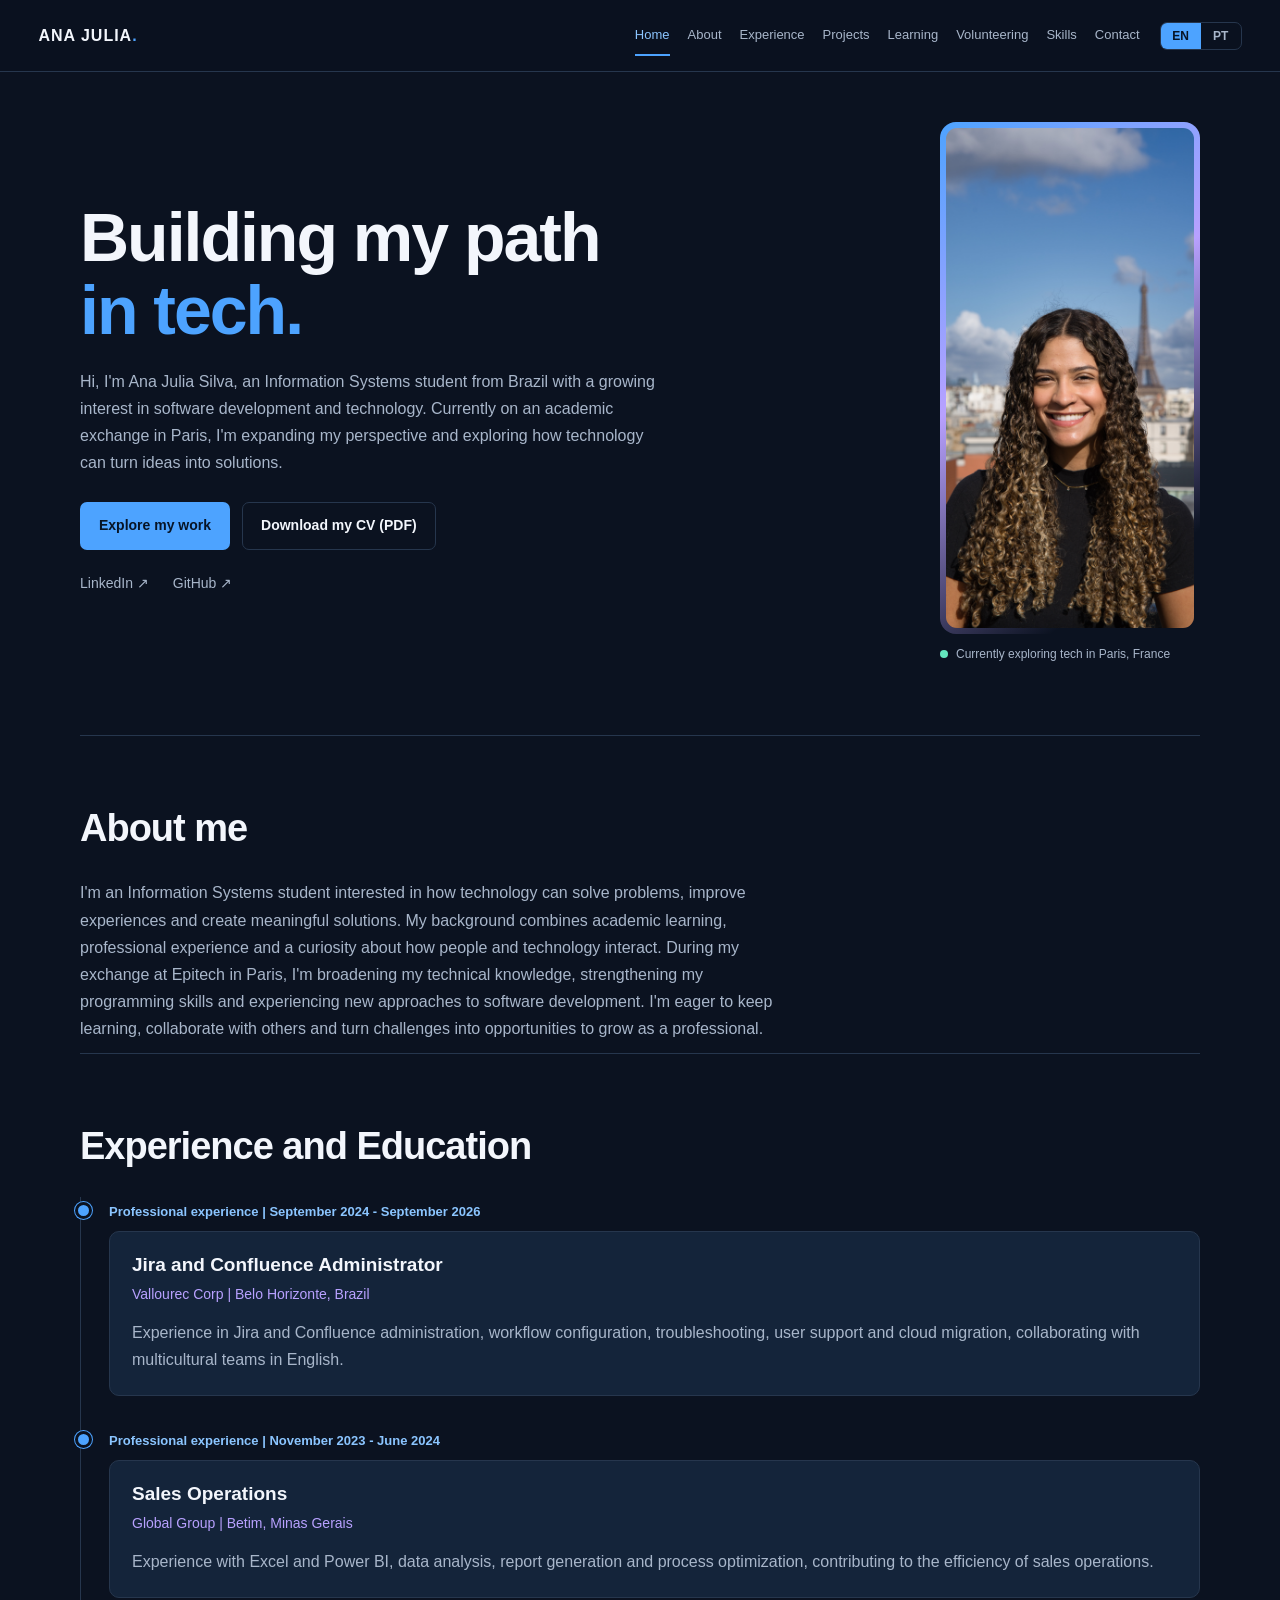
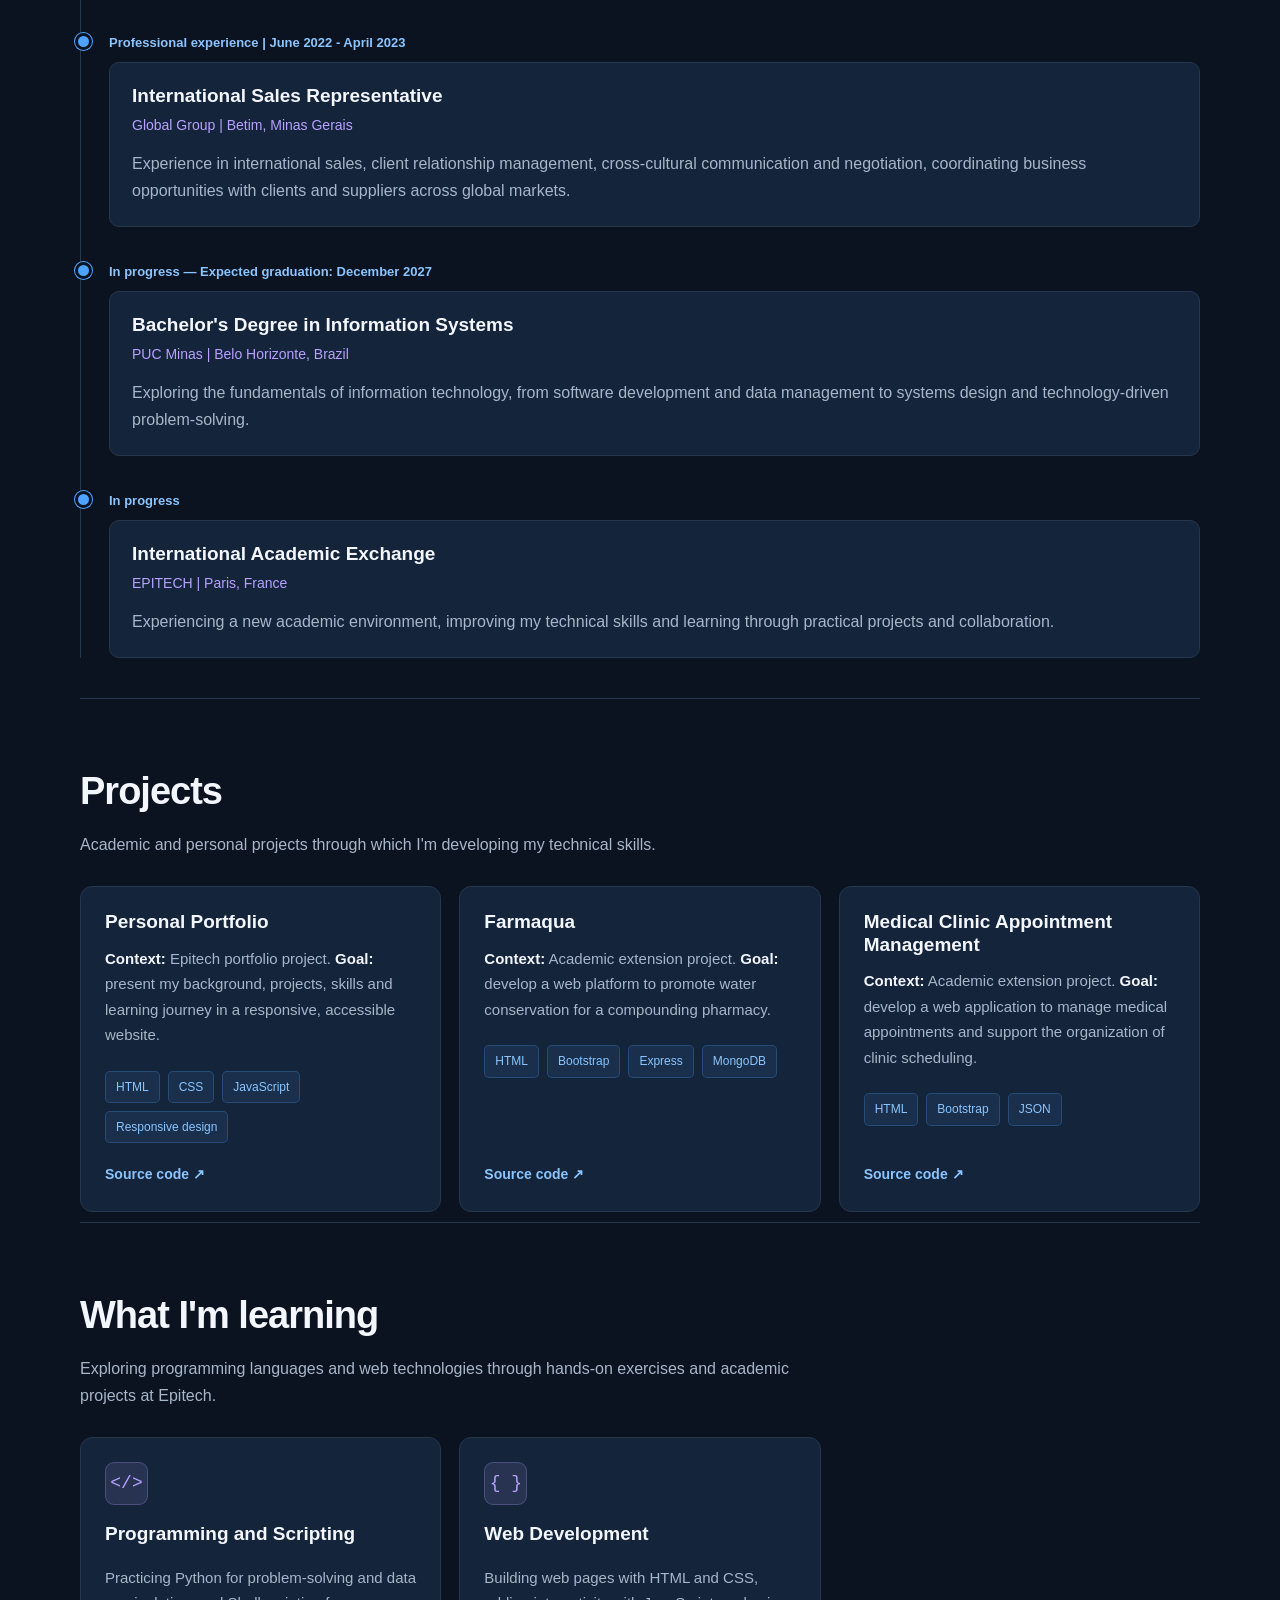
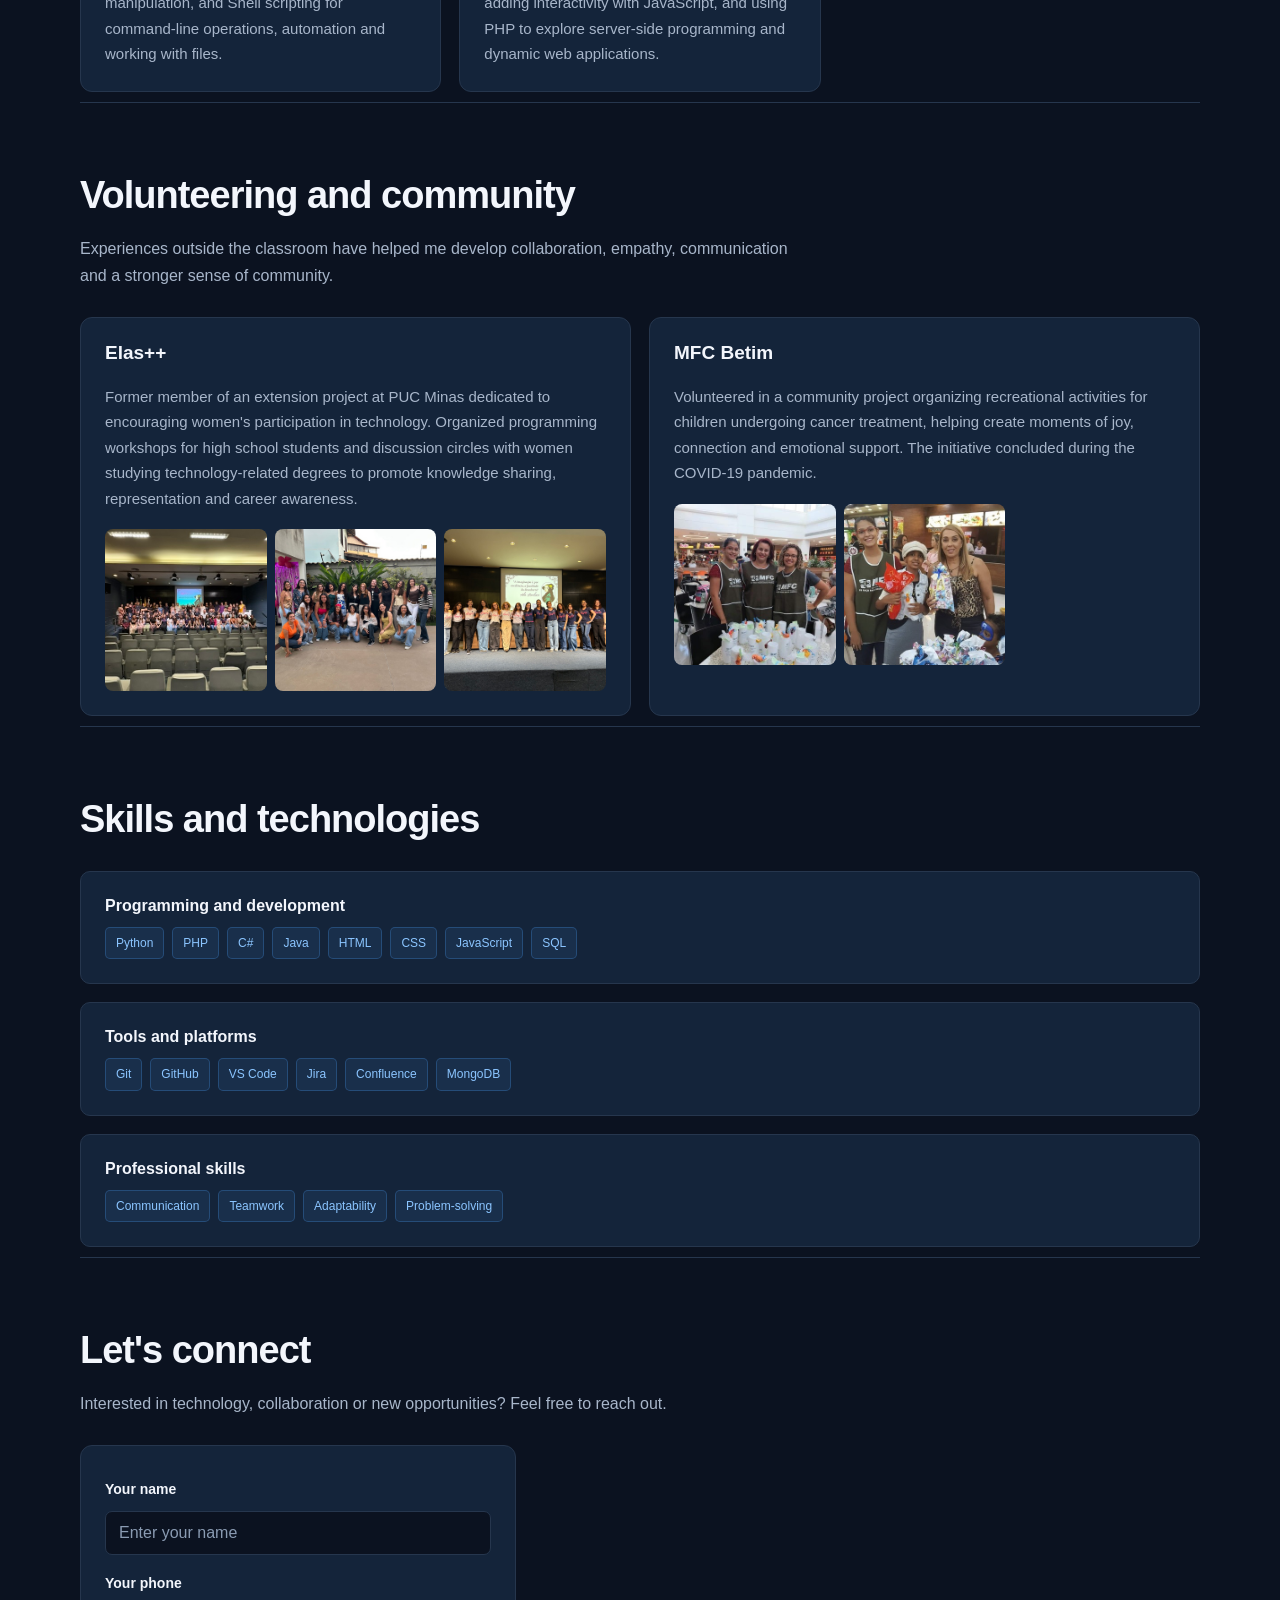
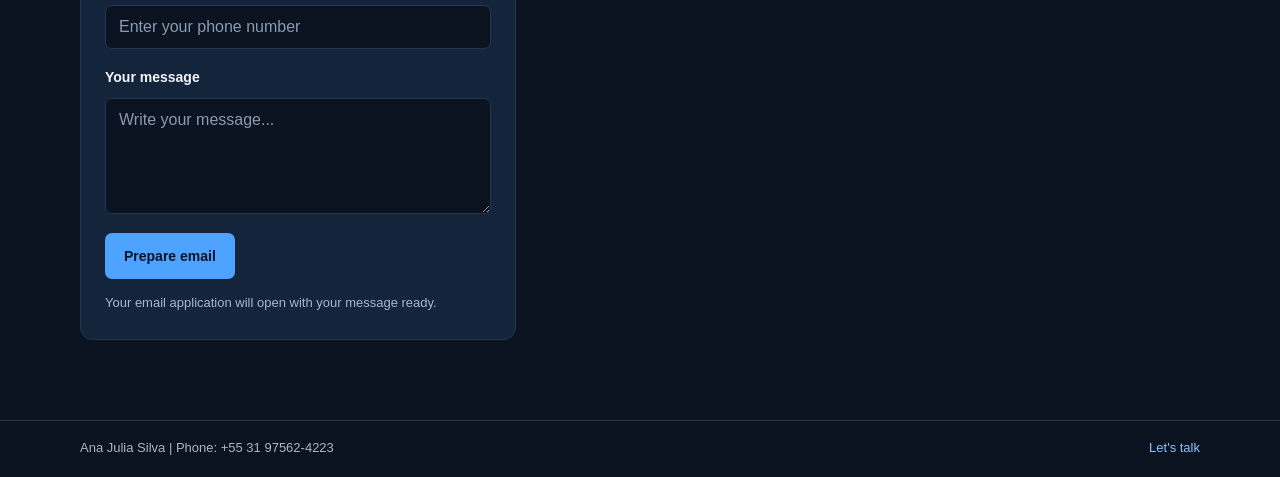
==== index.html @ 1675c968 "first commit" ====
<!DOCTYPE html>
<html lang="en">
<head>
    <meta charset="UTF-8">
    <meta name="viewport" content="width=device-width, initial-scale=1.0">
 
    <title data-i18n="meta_title">Ana Julia Silva | Portfolio </title>
    <meta name="description"
          content="Ana Julia Silva's portfolio. Information Systems student exploring software development, technology and innovation."
          data-i18n-attrs="content:meta_desc">
    <meta name="author" content="Ana Julia Silva">
 
    <!-- Apply the saved theme before the page paints (avoids a flash) -->
    <script>
        try {
            var t = localStorage.getItem("portfolio-theme");
            document.documentElement.setAttribute("data-theme", t === "light" ? "light" : "dark");
        } catch (e) {
            document.documentElement.setAttribute("data-theme", "dark");
        }
    </script>
 
    <link rel="stylesheet" href="css/style.css">
    <script src="js/script.js" defer></script>
</head>
 
<body>
 
    <a href="#main" class="skip-link" data-i18n="skip">Skip to content</a>
 
    <header class="header">
        <div class="nav-container">
 
            <a href="#home" class="logo">ANA JULIA<span>.</span></a>
 
            <button class="menu-toggle" id="menu-toggle" type="button"
                    aria-label="Open navigation menu" aria-expanded="false" aria-controls="main-nav">
                <span></span><span></span><span></span>
            </button>
 
            <nav class="nav" id="main-nav" aria-label="Main navigation">
                <a href="#home" class="nav-link active" data-i18n="nav_home">Home</a>
                <a href="#about" class="nav-link" data-i18n="nav_about">About</a>
                <a href="#experience" class="nav-link" data-i18n="nav_exp">Experience</a>
                <a href="#projects" class="nav-link" data-i18n="nav_proj">Projects</a>
                <a href="#learning" class="nav-link" data-i18n="nav_learn">Learning</a>
                <a href="#volunteering" class="nav-link" data-i18n="nav_vol">Volunteering</a>
                <a href="#skills" class="nav-link" data-i18n="nav_skills">Skills</a>
                <a href="#contact" class="nav-link" data-i18n="nav_contact">Contact</a>
            </nav>
 
            <div class="header-tools">
                <div class="lang-switch" role="group" aria-label="Language" data-i18n-attrs="aria-label:lang_label">
                    <button type="button" data-lang="en" aria-pressed="true" lang="en">EN</button>
                    <button type="button" data-lang="pt" aria-pressed="false" lang="pt">PT</button>
                </div>
 
            </div>
 
        </div>
    </header>
 
    <main id="main">
 
        <!-- Home -->
        <section class="hero section-container" id="home">
 
            <div class="hero-intro">
                <h1 data-i18n="hero_h1">Building my path<br><span>in tech.</span></h1>
            </div>
 
            <div class="hero-body">
                <p class="hero-description" data-i18n="hero_desc">
                    Hi, I'm Ana Julia Silva, an Information Systems student from Brazil with a growing interest in software development and technology. Currently on an academic exchange in Paris, I'm expanding my perspective and exploring how technology can turn ideas into solutions.
                </p>
 
                <div class="hero-buttons">
                    <a href="#projects" class="button button-primary" data-i18n="btn_work">Explore my work</a>
                    <a href="assets/AnaCV.pdf" class="button button-secondary"
                       download data-i18n="btn_cv">Download my CV (PDF)</a>
                </div>
 
                <div class="hero-links">
                    <a href="https://www.linkedin.com/in/aanajuliasilva" target="_blank" rel="noopener noreferrer">LinkedIn ↗</a>
                    <a href="https://github.com/anajuslv" target="_blank" rel="noopener noreferrer">GitHub ↗</a>
                </div>
            </div>
 
            <div class="hero-visual">
                <div class="photo-frame">
                    <img src="images/profile.jpeg"
                         alt="Ana Julia Silva"
                         data-i18n-attrs="alt:hero_alt"
                         class="profile-photo" width="400" height="500">
                </div>
                <p class="photo-caption">
                    <span class="status-dot" aria-hidden="true"></span>
                    <span data-i18n="hero_caption">Currently exploring tech in Paris, France</span>
                </p>
            </div>
 
        </section>
 
 
        <!-- About -->
        <section class="section-container section" id="about">
            <div class="section-heading">
                <h2 data-i18n="about_h2">About me</h2>
            </div>
 
            <p class="section-intro" data-i18n="about_intro">
                I'm an Information Systems student interested in how technology can solve problems, improve experiences and create meaningful solutions. My background combines academic learning, professional experience and a curiosity about how people and technology interact. During my exchange at Epitech in Paris, I'm broadening my technical knowledge, strengthening my programming skills and experiencing new approaches to software development. I'm eager to keep learning, collaborate with others and turn challenges into opportunities to grow as a professional.
            </p>

        </section>
 
 
        <!-- Experience and education -->
        <section class="section-container section" id="experience">
            <div class="section-heading">
                <h2 data-i18n="exp_h2">Experience and Education</h2>
            </div>
 
            <div class="timeline">

                <article class="timeline-item">
                    <span class="timeline-date" data-i18n="exp3_date">Professional experience | September 2024 - September 2026 </span>
                    <div class="timeline-content">
                        <h3 data-i18n="exp3_title">Jira and Confluence Administrator</h3>
                        <p class="item-subtitle">Vallourec Corp | Belo Horizonte, Brazil</p>
                        <p data-i18n="exp3_text">
                            Experience in Jira and Confluence administration, workflow configuration, troubleshooting, user support and cloud migration, collaborating with multicultural teams in English.
                        </p>
                    </div>
                </article>

                <article class="timeline-item">
                    <span class="timeline-date" data-i18n="exp3_date">Professional experience | November 2023 - June 2024</span>
                    <div class="timeline-content">
                        <h3 data-i18n="exp3_title">Sales Operations</h3>
                        <p class="item-subtitle">Global Group | Betim, Minas Gerais</p>
                        <p data-i18n="exp3_text">
                            Experience Excel and Power BI, data analysis, report generation and process optimization, contributing to the efficiency of sales operations.
                        </p>
                    </div>
                </article>

                <article class="timeline-item">
                    <span class="timeline-date" data-i18n="exp3_date">Professional experience | June 2022 - April 2023</span>
                    <div class="timeline-content">
                        <h3 data-i18n="exp3_title">Internacional Sales Representative</h3>
                        <p class="item-subtitle">Global Group | Betim, Minas Gerais</p>
                        <p data-i18n="exp3_text">
                            Experience in international sales, client relationship management, cross-cultural communication and negotiation, coordinating business opportunities with clients and suppliers across global markets.
                        </p>
                    </div>
                </article>
 
                <article class="timeline-item">
                    <span class="timeline-date" data-i18n="date_ongoing">In progress — Expected graduation: December 2027</span>
                    <div class="timeline-content">
                        <h3 data-i18n="exp1_title">Bachelor's Degree in Information Systems</h3>
                        <p class="item-subtitle">PUC Minas | Belo Horizonte, Brazil</p>
                        <p data-i18n="exp1_text">
                            Exploring the fundamentals of information technology, from software development and data management to systems design and technology-driven problem-solving.
                        </p>
                    </div>
                </article>
 
                <article class="timeline-item">
                    <span class="timeline-date" data-i18n="date_ongoing">In progress</span>
                    <div class="timeline-content">
                        <h3 data-i18n="exp2_title">International Academic Exchange</h3>
                        <p class="item-subtitle">EPITECH | Paris, France</p>
                        <p data-i18n="exp2_text">
                            Experiencing a new academic environment, improving my
                            technical skills and learning through practical projects
                            and collaboration.
                        </p>
                    </div>
                </article>

            </div>
        </section>
 
 
        <!-- Projects -->
        <section class="section-container section" id="projects">
            <div class="section-heading">
                <h2 data-i18n="proj_h2">Projects</h2>
                <p class="section-intro" data-i18n="proj_intro">
                    Academic and personal projects through which I'm developing my
                    technical skills.
                </p>
            </div>
 
            <div class="project-grid">
 
                <article class="project-card">
                    <h3 data-i18n="p1_title">Personal Portfolio</h3>
                    <p data-i18n="p1_desc">
                        <strong>Context:</strong> Epitech portfolio project.
                        <strong>Goal:</strong> present my background, projects, skills
                        and learning journey in a responsive, accessible website.
                    </p>
                    <div class="tag-list">
                        <span class="tag">HTML</span>
                        <span class="tag">CSS</span>
                        <span class="tag">JavaScript</span>
                        <span class="tag" data-i18n="tag_resp">Responsive design</span>
                    </div>
                    <a href="https://github.com/" class="text-link" target="_blank"
                       rel="noopener noreferrer" data-i18n="src">Source code ↗</a>
                </article>
 
                <article class="project-card">
                    <h3>Farmaqua</h3>
                    <p data-i18n="p3_desc">
                        <strong>Context:</strong> Academic extension project.
                        <strong>Goal:</strong> Developing a web platform to promote water conservation for a compounding pharmacy, integrating database management and role-based user access.
                    </p>
                    <div class="tag-list">
                        <span class="tag">HTML</span>
                        <span class="tag">Bootstrap</span>
                        <span class="tag">Express</span>
                        <span class="tag">MongoDB</span>
                    </div>
                    <a href="https://github.com/NataliasilvaOliveira18/farmaqua-web" class="text-link" target="_blank"
                       rel="noopener noreferrer" data-i18n="src">Source code ↗</a>
                </article>

                <article class="project-card">
                    <h3>Medical Clinic Appointment Management</h3>
                    <p data-i18n="p3_desc">
                        <strong>Context:</strong> Academic extension project.
                        <strong>Goal:</strong> Develop a web application to manage
                        medical appointments and support the organization of clinic
                        scheduling.
                    </p>
                    <div class="tag-list">
                        <span class="tag">HTML</span>
                        <span class="tag">Bootstrap</span>
                        <span class="tag">JSON</span>
                    </div>
                    <a href="https://github.com/NataliasilvaOliveira18/farmaqua-web"
                      class="text-link"
                      target="_blank"
                      rel="noopener noreferrer"
                      data-i18n="src">Source code ↗</a>
                </article>
 
            </div>
        </section>
 
 
        <!-- Learning -->
<section class="section-container section" id="learning">
    <div class="section-heading">
        <h2 data-i18n="learn_h2">What I'm learning</h2>
        <p class="section-intro" data-i18n="learn_intro">
            Exploring programming languages and web technologies
            through hands-on exercises and academic projects at Epitech.
        </p>
    </div>

    <div class="learning-grid">

        <article class="learning-card">
            <span class="learning-icon" aria-hidden="true">&lt;/&gt;</span>
            <h3 data-i18n="l1_title">Programming and Scripting</h3>
            <p data-i18n="l1_text">
                Practicing Python for problem-solving and data manipulation,
                and Shell scripting for command-line operations,
                automation and working with files.
            </p>
        </article>

        <article class="learning-card">
            <span class="learning-icon" aria-hidden="true">{ }</span>
            <h3 data-i18n="l2_title">Web Development</h3>
            <p data-i18n="l2_text">
                Building web pages with HTML and CSS, adding interactivity
                with JavaScript, and using PHP to explore server-side
                programming and dynamic web applications.
            </p>
        </article>

    </div>
</section>
 
 
        <!-- Volunteering -->
        <section class="section-container section" id="volunteering">
            <div class="section-heading">
                <h2 data-i18n="vol_h2">Volunteering and community</h2>
                <p class="section-intro" data-i18n="vol_intro">
                    Experiences outside the classroom have helped me develop
                    collaboration, empathy, communication and a stronger sense
                    of community.
                </p>
            </div>
 
            <div class="volunteering-grid">
 
                <article class="volunteering-card">
                    <h3>Elas++</h3>
                    <p data-i18n="v1_text">
                        Former member of an extension project at PUC Minas dedicated to encouraging women's participation in technology. Organized programming workshops for high school students and discussion circles with women studying technology-related degrees to promote knowledge sharing, representation and career awareness.
                    </p>
                    <div class="photo-strip">
                        <img src="images/Elas1.jpeg" loading="lazy" alt="Volunteering event with Elas++"
                             data-i18n-attrs="alt:alt_elas1">
                        <img src="images/Elas2.jpeg" loading="lazy" alt="Activities with the Elas++ community"
                             data-i18n-attrs="alt:alt_elas2">
                        <img src="images/Elas3.jpeg" loading="lazy" alt="A moment from an Elas++ initiative"
                             data-i18n-attrs="alt:alt_elas3">
                    </div>
                </article>
 
                <article class="volunteering-card">
                    <h3>MFC Betim</h3>
                    <p data-i18n="v2_text">
                        Volunteered in a community project organizing recreational activities for children undergoing cancer treatment, helping create moments of joy, connection and emotional support. The initiative concluded during the COVID-19 pandemic.
                    </p>
                    <div class="photo-strip">
                        <img src="images/MFC.jpeg" loading="lazy" alt="Volunteering with MFC Betim"
                             data-i18n-attrs="alt:alt_mfc1">
                        <img src="images/MFC1.jpeg" loading="lazy" alt="A moment from an MFC Betim activity"
                             data-i18n-attrs="alt:alt_mfc2">
                    </div>
                </article>
 
            </div>
        </section>
 
 
        <!-- Skills -->
        <section class="section-container section" id="skills">
            <div class="section-heading">
                <h2 data-i18n="sk_h2">Skills and technologies</h2>
            </div>
 
            <div class="skills-layout">
 
                <div class="skill-group">
                    <h3 data-i18n="sk1">Programming and development</h3>
                    <div class="tag-list">
                        <span class="tag">Python</span>
                        <span class="tag">PHP</span>
                        <span class="tag">C#</span>
                        <span class="tag">Java</span>
                        <span class="tag">HTML</span>
                        <span class="tag">CSS</span>
                        <span class="tag">JavaScript</span>
                        <span class="tag">SQL</span>
                    </div>
                </div>
 
                <div class="skill-group">
                    <h3 data-i18n="sk2">Tools and platforms</h3>
                    <div class="tag-list">
                        <span class="tag">Git</span>
                        <span class="tag">GitHub</span>
                        <span class="tag">VS Code</span>
                        <span class="tag">Jira</span>
                        <span class="tag">Confluence</span>
                        <span class="tag">MongoDB</span>
                    </div>
                </div>
 
                <div class="skill-group">
                    <h3 data-i18n="sk3">Professional skills</h3>
                    <div class="tag-list">
                        <span class="tag" data-i18n="tag_comm">Communication</span>
                        <span class="tag" data-i18n="tag_team">Teamwork</span>
                        <span class="tag" data-i18n="tag_adapt">Adaptability</span>
                        <span class="tag" data-i18n="tag_prob">Problem-solving</span>
                    </div>
                </div>
 
            </div>
        </section>
 
 
        <!-- Contact -->
        <section class="section-container section" id="contact">
            <div class="section-heading">
                <h2 data-i18n="c_h2">Let's connect</h2>
                <p class="section-intro" data-i18n="c_intro">
                    Interested in technology, collaboration or new opportunities?
                    Feel free to reach out.
                </p>
            </div>
 
            <div class="contact-layout">
 
                <form class="contact-form" id="contact-form">
 
                    <label for="name" data-i18n="f_name">Your name</label>
                    <input type="text" id="name" name="name" autocomplete="name" required
                           placeholder="Enter your name" data-i18n-attrs="placeholder:ph_name">
 
                    <label for="email" data-i18n="f_email">Your phone</label>
                    <input type="phone" id="email" name="email" autocomplete="phone" required
                           placeholder="Enter your phone number" data-i18n-attrs="placeholder:ph_email">
 
                    <label for="message" data-i18n="f_message">Your message</label>
                    <textarea id="message" name="message" rows="5" required
                              placeholder="Write your message..." data-i18n-attrs="placeholder:ph_message"></textarea>
 
                    <button type="submit" class="button button-primary" data-i18n="f_btn">Prepare email</button>
 
                    <p class="form-note" id="form-status" aria-live="polite" data-i18n="f_note">
                        Your email application will open with your message ready.
                    </p>
 
                </form>
 
            </div>
        </section>
 
    </main>
 
    <footer class="footer">
        <div class="footer-content">
            <span>Ana Julia Silva <span> | Phone: +55 31 97562-4223 </span></span>
            <a href="mailto:anajuliasilva75@gmail.com" data-i18n="footer_talk">Let's talk</a>
        </div>
    </footer>
 
</body>
</html>
---- css/style.css ----
/* ==============================
   1. TOKENS AND GLOBAL SETTINGS
================================= */

:root {
    --background: #0b1220;
    --surface: #14243a;
    --surface-light: #1b304a;

    --blue: #4da3ff;
    --blue-light: #8bc5ff;
    --lilac: #b8a1ff;

    --text: #f3f6fc;
    --muted: #a8b6ca;
    --border: #26364d;

    --header-height: 72px;
    --max-width: 1120px;
}

* { box-sizing: border-box; }

html {
    scroll-behavior: smooth;
    scroll-padding-top: calc(var(--header-height) + 16px);
}

body {
    margin: 0;
    padding-top: var(--header-height);
    background: var(--background);
    color: var(--text);
    font-family: Arial, Helvetica, sans-serif;
    line-height: 1.7;
}

button, input, textarea {
    font-family: inherit;
    font-size: inherit;
}

a { color: var(--blue-light); text-decoration: none; }
a:hover { color: var(--lilac); }

:focus-visible {
    outline: 2px solid var(--blue-light);
    outline-offset: 3px;
}

img { display: block; max-width: 100%; }

::selection { background: var(--blue); color: var(--background); }

.skip-link {
    position: absolute;
    left: 12px;
    top: -60px;
    z-index: 200;
    padding: 10px 14px;
    background: var(--blue);
    color: #071426;
    border-radius: 6px;
    font-weight: 700;
}
.skip-link:focus { top: 12px; color: #071426; }


/* ==============================
   2. HEADER AND NAVIGATION
================================= */

.header {
    position: fixed;
    top: 0;
    left: 0;
    z-index: 100;
    width: 100%;
    height: var(--header-height);
    background: rgba(11, 18, 32, 0.96);
    border-bottom: 1px solid var(--border);
    backdrop-filter: blur(14px);
}

.nav-container {
    width: min(94%, 1400px);
    height: 100%;
    margin: 0 auto;
    display: flex;
    align-items: center;
    justify-content: space-between;
    gap: 20px;
}

.logo {
    flex-shrink: 0;
    color: var(--text);
    font-size: 16px;
    font-weight: 800;
    letter-spacing: 1px;
}
.logo span { color: var(--blue); }

.nav { display: flex; align-items: center; gap: 18px; margin-left: auto; }

.nav-link {
    position: relative;
    color: var(--muted);
    font-size: 13px;
    white-space: nowrap;
    transition: color 0.2s ease;
}
.nav-link:hover,
.nav-link.active { color: var(--blue-light); }

.nav-link.active::after {
    content: "";
    position: absolute;
    left: 0;
    bottom: -9px;
    width: 100%;
    height: 2px;
    background: var(--blue);
}

.lang-switch {
    display: flex;
    flex-shrink: 0;
    border: 1px solid var(--border);
    border-radius: 7px;
    overflow: hidden;
}

.lang-switch button {
    min-width: 40px;
    padding: 6px 10px;
    background: transparent;
    border: 0;
    color: var(--muted);
    font-size: 12px;
    font-weight: 700;
    cursor: pointer;
}
.lang-switch button[aria-pressed="true"] {
    background: var(--blue);
    color: #071426;
}

.menu-toggle {
    display: none;
    padding: 8px;
    background: transparent;
    border: 1px solid var(--border);
    border-radius: 8px;
    cursor: pointer;
}
.menu-toggle span {
    display: block;
    width: 21px;
    height: 2px;
    margin: 4px 0;
    background: var(--text);
}


/* ==============================
   3. GENERAL LAYOUT
================================= */

.section-container { width: min(88%, var(--max-width)); margin: 0 auto; }

.section {
    padding: 70px 0 10px;
    border-top: 1px solid var(--border);
}

.section-heading { margin-bottom: 28px; }

h1, h2, h3, p { margin-top: 0; }
h1, h2, h3 { line-height: 1.2; }

h2 {
    margin-bottom: 16px;
    font-size: clamp(28px, 4vw, 38px);
    letter-spacing: -1px;
}
h3 { font-size: 19px; }

.section-intro { max-width: 720px; margin-bottom: 0; color: var(--muted); font-size: 16px; }
.body-text { max-width: 750px; color: var(--muted); }


/* ==============================
   4. HERO (photo stays beside the text)
================================= */

.hero {
    display: grid;
    grid-template-columns: 1fr 260px;
    grid-template-areas:
        "intro visual"
        "body  visual";
    column-gap: 60px;
    align-content: center;
    align-items: center;
    padding-top: 50px;
    padding-bottom: 60px;
}

.hero-intro  { grid-area: intro; align-self: end; }
.hero-body   { grid-area: body;  align-self: start; }
.hero-visual { grid-area: visual; align-self: center; }

.hero h1 {
    margin-bottom: 20px;
    font-size: clamp(34px, 5.5vw, 68px);
    font-weight: 800;
    letter-spacing: -2px;
    line-height: 1.08;
}
.hero h1 span { color: var(--blue); }

.hero-description {
    max-width: 580px;
    margin-bottom: 26px;
    color: var(--muted);
}

.hero-buttons { display: flex; flex-wrap: wrap; gap: 12px; margin-bottom: 22px; }
.hero-links { display: flex; gap: 24px; }
.hero-links a { color: var(--muted); font-size: 14px; }
.hero-links a:hover { color: var(--blue-light); }

.button {
    display: inline-flex;
    align-items: center;
    justify-content: center;
    gap: 10px;
    min-height: 46px;
    padding: 11px 18px;
    border: 1px solid transparent;
    border-radius: 7px;
    font-size: 14px;
    font-weight: 700;
    cursor: pointer;
    transition: background 0.2s ease, border-color 0.2s ease;
}
.button-primary { background: var(--blue); color: #071426; }
.button-primary:hover { background: var(--blue-light); color: #071426; }
.button-secondary { background: transparent; color: var(--text); border-color: var(--border); }
.button-secondary:hover { background: var(--surface); border-color: var(--blue); color: var(--text); }

.photo-frame {
    padding: 6px;
    background: linear-gradient(145deg, var(--blue), var(--lilac), transparent 85%);
    border-radius: 16px;
}

.profile-photo {
    width: 100%;
    aspect-ratio: 4 / 5;
    object-fit: cover;
    object-position: center 35%;
    border-radius: 11px;
}

.photo-caption {
    display: flex;
    align-items: center;
    gap: 8px;
    margin-top: 12px;
    color: var(--muted);
    font-size: 12px;
    line-height: 1.4;
}

.status-dot {
    width: 8px;
    height: 8px;
    flex-shrink: 0;
    background: #63e6be;
    border-radius: 50%;
}


/* ==============================
   5. TIMELINE
================================= */

.timeline { padding-left: 28px; border-left: 1px solid var(--border); }
.timeline-item { position: relative; margin-bottom: 30px; }

.timeline-item::before {
    content: "";
    position: absolute;
    left: -34px;
    top: 5px;
    width: 11px;
    height: 11px;
    background: var(--blue);
    border: 3px solid var(--background);
    border-radius: 50%;
    box-shadow: 0 0 0 1px var(--blue);
}

.timeline-date {
    display: inline-block;
    margin-bottom: 8px;
    color: var(--blue-light);
    font-size: 13px;
    font-weight: 700;
}

.timeline-content {
    padding: 22px;
    background: var(--surface);
    border: 1px solid var(--border);
    border-radius: 10px;
}
.timeline-content h3 { margin-bottom: 6px; }
.timeline-content p:last-child { margin-bottom: 0; color: var(--muted); }
.item-subtitle { margin-bottom: 12px; color: var(--lilac); font-size: 14px; }


/* ==============================
   6. CARDS (projects, learning, volunteering)
================================= */

.project-grid,
.learning-grid {
    display: grid;
    grid-template-columns: repeat(3, minmax(0, 1fr));
    gap: 18px;
}

.volunteering-grid {
    display: grid;
    grid-template-columns: repeat(2, minmax(0, 1fr));
    gap: 18px;
}

.project-card,
.learning-card,
.volunteering-card,
.skill-group,
.contact-info,
.contact-form {
    padding: 24px;
    background: var(--surface);
    border: 1px solid var(--border);
    border-radius: 12px;
}

.project-card { display: flex; flex-direction: column; align-items: flex-start; }
.project-card h3 { margin-bottom: 12px; }

.project-card p,
.learning-card p,
.volunteering-card > p,
.contact-info p {
    color: var(--muted);
    font-size: 15px;
}
.project-card p strong { color: var(--text); }
.learning-card p { margin-bottom: 0; }

.tag-list { display: flex; flex-wrap: wrap; gap: 8px; margin: 8px 0 20px; }

.tag {
    padding: 5px 10px;
    background: rgba(77, 163, 255, 0.09);
    border: 1px solid rgba(77, 163, 255, 0.25);
    border-radius: 5px;
    color: var(--blue-light);
    font-size: 12px;
}

.text-link { margin-top: auto; font-size: 14px; font-weight: 700; }

.learning-icon {
    display: inline-flex;
    align-items: center;
    justify-content: center;
    width: 43px;
    height: 43px;
    margin-bottom: 18px;
    background: rgba(184, 161, 255, 0.12);
    border: 1px solid rgba(184, 161, 255, 0.25);
    border-radius: 9px;
    color: var(--lilac);
    font-family: monospace;
    font-size: 18px;
}

/* Static photo strip inside each volunteering card */
.photo-strip {
    display: grid;
    grid-template-columns: repeat(3, minmax(0, 1fr));
    gap: 8px;
    margin-top: 18px;
}
.photo-strip img {
    width: 100%;
    aspect-ratio: 1;
    object-fit: cover;
    border-radius: 8px;
}


/* ==============================
   7. SKILLS
================================= */

.skills-layout { display: grid; gap: 18px; }
.skill-group { border-radius: 10px; }
.skill-group h3 { margin-bottom: 12px; font-size: 16px; }
.skill-group .tag-list { margin-bottom: 0; }


/* ==============================
   8. CONTACT
================================= */

.contact-layout {
    display: grid;
    grid-template-columns: 0.8fr 1.2fr;
    gap: 30px;
    align-items: start;
}

.contact-info h3 { margin-bottom: 18px; }
.contact-info a { overflow-wrap: anywhere; }

.contact-form { display: flex; flex-direction: column; gap: 9px; }
.contact-form label { margin-top: 8px; font-size: 14px; font-weight: 700; }

.contact-form input,
.contact-form textarea {
    width: 100%;
    padding: 12px 13px;
    background: var(--background);
    border: 1px solid var(--border);
    border-radius: 7px;
    color: var(--text);
}
.contact-form ::placeholder { color: #8a9bb2; }
.contact-form textarea { resize: vertical; }
.contact-form .button { align-self: flex-start; margin-top: 10px; }
.form-note { margin: 4px 0 0; color: var(--muted); font-size: 13px; }


/* ==============================
   9. FOOTER (normal flow, no longer fixed)
================================= */

.footer { margin-top: 70px; border-top: 1px solid var(--border); }

.footer-content {
    width: min(88%, var(--max-width));
    min-height: 56px;
    margin: 0 auto;
    display: flex;
    align-items: center;
    justify-content: space-between;
    gap: 12px;
    color: var(--muted);
    font-size: 13px;
}


/* ==============================
   10. RESPONSIVE
================================= */

@media (max-width: 1050px) {
    .nav { gap: 12px; }
    .nav-link { font-size: 12px; }
    .project-grid,
    .learning-grid { grid-template-columns: repeat(2, minmax(0, 1fr)); }
}

/* Collapsible menu */
@media (max-width: 900px) {
    .menu-toggle { display: block; margin-left: auto; }
    .nav-container { gap: 12px; }

    .nav {
        display: none;
        position: absolute;
        top: var(--header-height);
        left: 0;
        width: 100%;
        padding: 14px 5% 18px;
        flex-direction: column;
        align-items: stretch;
        gap: 0;
        background: var(--background);
        border-bottom: 1px solid var(--border);
    }
    .nav.open { display: flex; }
    .nav-link { padding: 11px 0; font-size: 15px; }
    .nav-link.active::after { display: none; }
}

/* Photo stays BESIDE the heading on small screens */
@media (max-width: 760px) {
    :root { --header-height: 64px; }

    .section-container { width: 90%; }
    .section { padding-top: 55px; }

    .hero {
        grid-template-columns: 1fr clamp(104px, 30vw, 170px);
        grid-template-areas:
            "intro visual"
            "body  body";
        column-gap: 18px;
        row-gap: 18px;
        padding-top: 32px;
        padding-bottom: 36px;
    }

    .hero-intro,
    .hero-visual { align-self: center; }

    .hero h1 { font-size: clamp(28px, 8.5vw, 46px); letter-spacing: -1px; margin-bottom: 0; }

    .photo-frame { padding: 4px; border-radius: 12px; }
    .profile-photo { border-radius: 9px; }
    .photo-caption { display: none; }

    .project-grid,
    .learning-grid,
    .volunteering-grid,
    .contact-layout { grid-template-columns: 1fr; }

    .project-card,
    .learning-card,
    .volunteering-card,
    .contact-info,
    .contact-form,
    .skill-group { padding: 20px; }

    .timeline-content { padding: 18px; }
}

@media (max-width: 380px) {
    .hero-buttons { flex-direction: column; align-items: stretch; }
    .footer-content { flex-direction: column; justify-content: center; padding: 10px 0; }
}

@media (prefers-reduced-motion: reduce) {
    html { scroll-behavior: auto; }
    *, *::before, *::after { transition-duration: 0.01ms !important; }
}
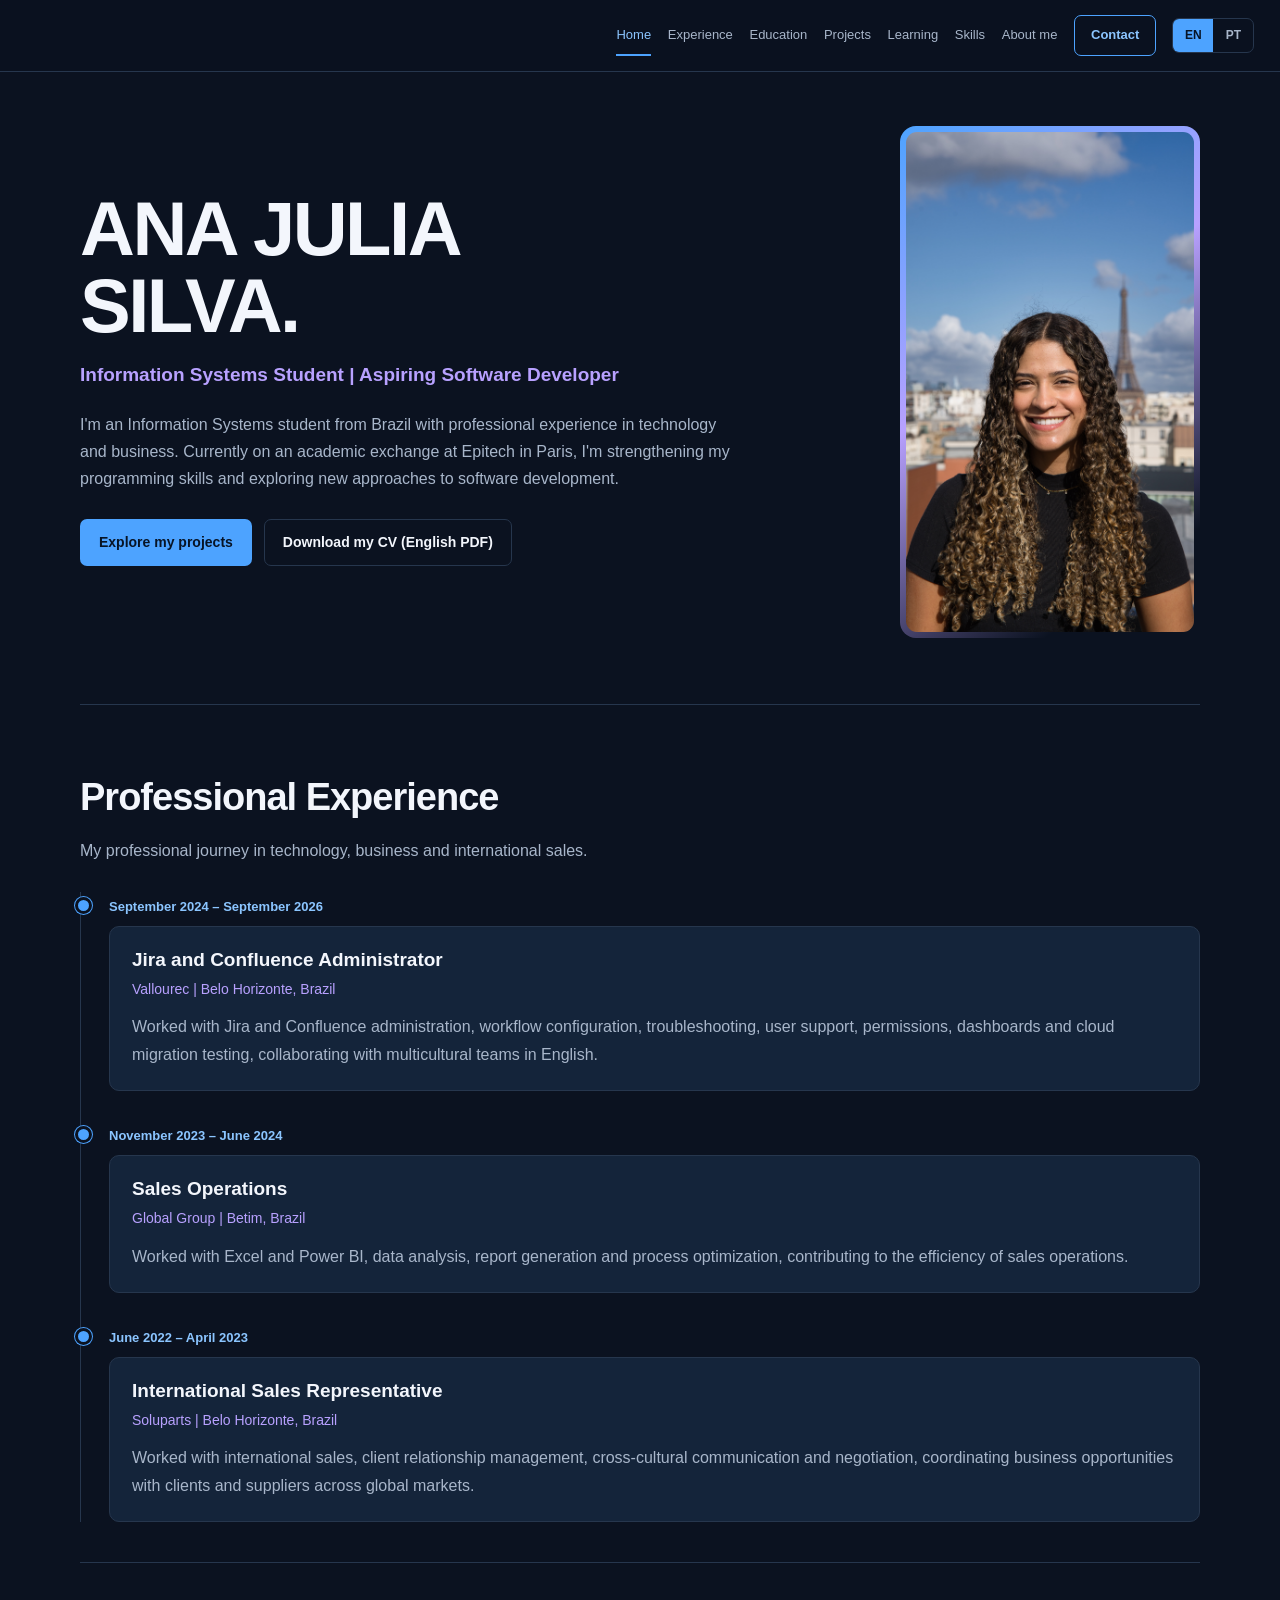
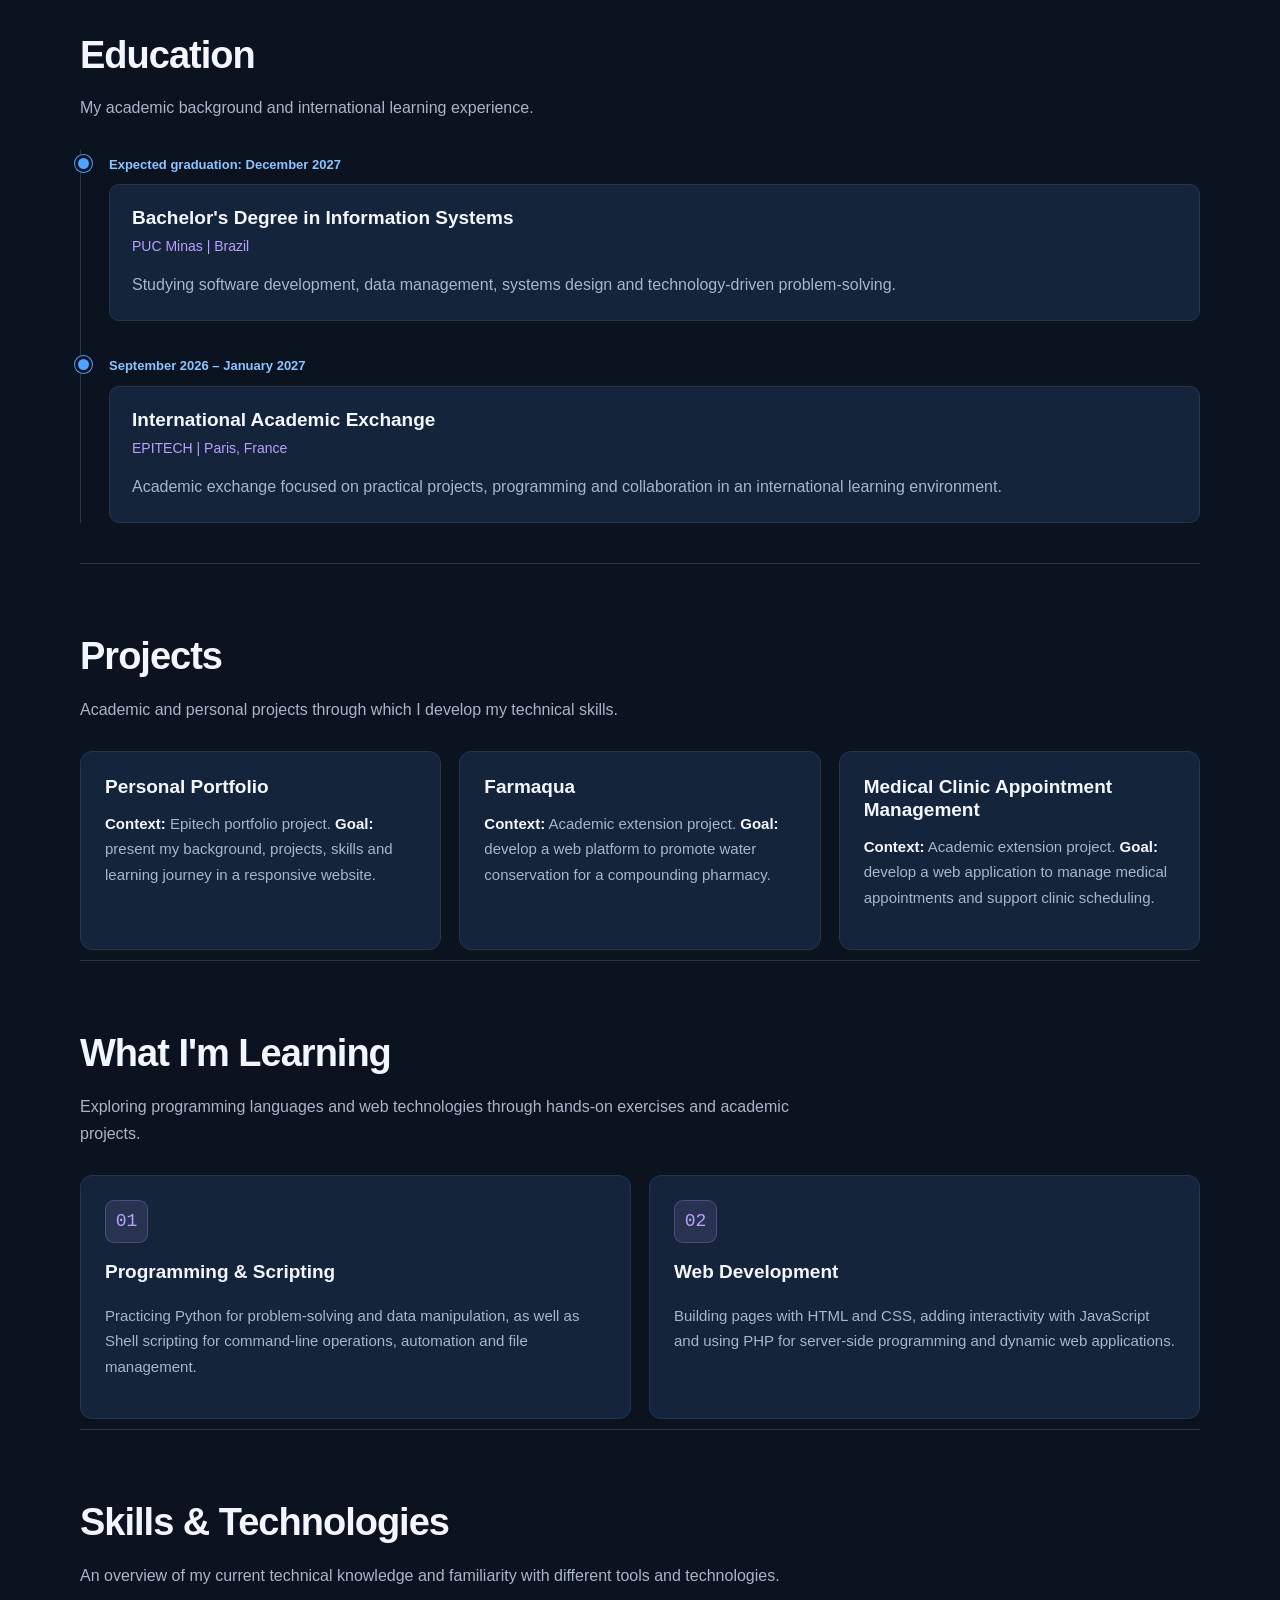
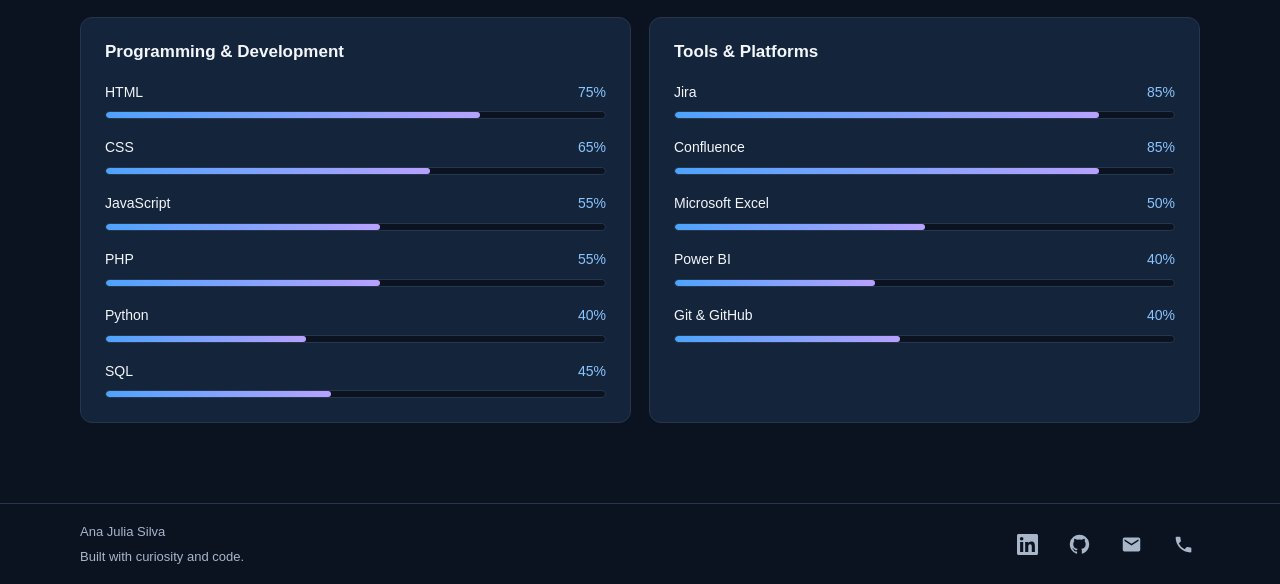
==== commit 45db3e07: "Update portfolio" ====
--- a/index.html
+++ b/index.html
@@ -1,432 +1,659 @@
+
 <!DOCTYPE html>
 <html lang="en">
 <head>
     <meta charset="UTF-8">
     <meta name="viewport" content="width=device-width, initial-scale=1.0">
- 
-    <title data-i18n="meta_title">Ana Julia Silva | Portfolio </title>
-    <meta name="description"
-          content="Ana Julia Silva's portfolio. Information Systems student exploring software development, technology and innovation."
-          data-i18n-attrs="content:meta_desc">
-    <meta name="author" content="Ana Julia Silva">
- 
-    <!-- Apply the saved theme before the page paints (avoids a flash) -->
-    <script>
-        try {
-            var t = localStorage.getItem("portfolio-theme");
-            document.documentElement.setAttribute("data-theme", t === "light" ? "light" : "dark");
-        } catch (e) {
-            document.documentElement.setAttribute("data-theme", "dark");
-        }
-    </script>
- 
+
+    <title>Ana Julia Silva | Portfolio</title>
+    <meta name="description" content="Ana Julia Silva's portfolio. Information Systems student interested in technology and software development.">
+
+    <!-- SEO: Social media preview -->
+    <meta property="og:type" content="website">
+    <meta property="og:title" content="Ana Julia Silva | IT Portfolio">
+    <meta property="og:description" content="Discover Ana Julia Silva's experience, education, projects and skills in technology.">
+
     <link rel="stylesheet" href="css/style.css">
     <script src="js/script.js" defer></script>
 </head>
- 
+
 <body>
- 
-    <a href="#main" class="skip-link" data-i18n="skip">Skip to content</a>
- 
-    <header class="header">
-        <div class="nav-container">
- 
-            <a href="#home" class="logo">ANA JULIA<span>.</span></a>
- 
-            <button class="menu-toggle" id="menu-toggle" type="button"
-                    aria-label="Open navigation menu" aria-expanded="false" aria-controls="main-nav">
-                <span></span><span></span><span></span>
-            </button>
- 
-            <nav class="nav" id="main-nav" aria-label="Main navigation">
-                <a href="#home" class="nav-link active" data-i18n="nav_home">Home</a>
-                <a href="#about" class="nav-link" data-i18n="nav_about">About</a>
-                <a href="#experience" class="nav-link" data-i18n="nav_exp">Experience</a>
-                <a href="#projects" class="nav-link" data-i18n="nav_proj">Projects</a>
-                <a href="#learning" class="nav-link" data-i18n="nav_learn">Learning</a>
-                <a href="#volunteering" class="nav-link" data-i18n="nav_vol">Volunteering</a>
-                <a href="#skills" class="nav-link" data-i18n="nav_skills">Skills</a>
-                <a href="#contact" class="nav-link" data-i18n="nav_contact">Contact</a>
-            </nav>
- 
-            <div class="header-tools">
-                <div class="lang-switch" role="group" aria-label="Language" data-i18n-attrs="aria-label:lang_label">
-                    <button type="button" data-lang="en" aria-pressed="true" lang="en">EN</button>
-                    <button type="button" data-lang="pt" aria-pressed="false" lang="pt">PT</button>
-                </div>
- 
+
+<a href="#main" class="skip-link" data-i18n="skip">Skip to content</a>
+
+<header class="header">
+    <div class="nav-container">
+
+        <button class="menu-toggle" id="menu-toggle"
+            type="button"
+            aria-label="Open navigation menu"
+            aria-expanded="false"
+            aria-controls="main-nav">
+            <span></span>
+            <span></span>
+            <span></span>
+        </button>
+
+        <nav class="nav" id="main-nav" aria-label="Main navigation">
+
+            <a href="#home" class="nav-link" data-i18n="nav_home">Home</a>
+            <a href="#experience" class="nav-link" data-i18n="nav_exp">Experience</a>
+            <a href="#education" class="nav-link" data-i18n="nav_education">Education</a>
+            <a href="#projects" class="nav-link" data-i18n="nav_proj">Projects</a>
+            <a href="#learning" class="nav-link" data-i18n="nav_learning">Learning</a>
+            <a href="#skills" class="nav-link" data-i18n="nav_skills">Skills</a>
+
+            <a href="about.html" class="nav-link" data-i18n="nav_about">About me</a>
+            <a href="contact.html" class="nav-link nav-link-contact" data-i18n="nav_contact"> Contact </a>
+
+        </nav>
+
+        <div class="header-tools">
+            <div class="lang-switch" role="group" aria-label="Language">
+
+                <button type="button" data-lang="en"
+                    aria-pressed="true">EN</button>
+
+                <button type="button" data-lang="pt"
+                    aria-pressed="false">PT</button>
+
             </div>
- 
-        </div>
-    </header>
- 
-    <main id="main">
- 
-        <!-- Home -->
-        <section class="hero section-container" id="home">
- 
-            <div class="hero-intro">
-                <h1 data-i18n="hero_h1">Building my path<br><span>in tech.</span></h1>
+        </div>
+
+    </div>
+</header>
+
+
+<main id="main">
+
+    <!-- INTRODUCTION -->
+
+    <section class="hero section-container" id="home">
+
+        <div class="hero-intro">
+
+            <h1>
+                ANA JULIA
+                <span>SILVA.</span>
+            </h1>
+
+            <p class="hero-role" data-i18n="hero_role">
+                Information Systems Student | Aspiring Software Developer
+            </p>
+
+        </div>
+
+        <div class="hero-body">
+
+            <p class="hero-description" data-i18n="hero_desc">
+                I'm an Information Systems student from Brazil with professional
+                experience in technology and business. Currently on an academic
+                exchange at Epitech in Paris, I'm strengthening my programming
+                skills and exploring new approaches to software development.
+            </p>
+
+            <div class="hero-buttons">
+
+                <a href="#projects" class="button button-primary"
+                    data-i18n="btn_work">
+                    Explore my projects
+                </a>
+
+                <a href="assets/AnaCV.pdf"
+                    id="cv-download"class="button button-secondary" download data-i18n="btn_cv"> Download my CV (English PDF)
+                </a>
+
             </div>
- 
-            <div class="hero-body">
-                <p class="hero-description" data-i18n="hero_desc">
-                    Hi, I'm Ana Julia Silva, an Information Systems student from Brazil with a growing interest in software development and technology. Currently on an academic exchange in Paris, I'm expanding my perspective and exploring how technology can turn ideas into solutions.
+
+        </div>
+
+        <div class="hero-visual">
+
+            <div class="photo-frame">
+                <img
+                    src="images/profile.jpeg"
+                    alt="Ana Julia Silva"
+                    class="profile-photo"
+                    width="400"
+                    height="500">
+            </div>
+
+
+        </div>
+
+    </section>
+
+
+    <!-- PROFESSIONAL EXPERIENCE -->
+
+    <section class="section section-container" id="experience">
+
+        <div class="section-heading">
+
+            <h2 data-i18n="exp_title">Professional Experience</h2>
+
+            <p class="section-intro" data-i18n="exp_intro">
+                My professional journey in technology, business and international sales.
+            </p>
+
+        </div>
+
+        <div class="timeline">
+
+            <article class="timeline-item">
+
+                <span class="timeline-date" data-i18n="exp1_date">
+                    September 2024 – September 2026
+                </span>
+
+                <div class="timeline-content">
+
+                    <h3 data-i18n="exp1_title">
+                        Jira and Confluence Administrator
+                    </h3>
+
+                    <p class="item-subtitle" data-i18n="exp1_sub">
+                        Vallourec | Belo Horizonte, Brazil
+                    </p>
+
+                    <p data-i18n="exp1_text">
+                        Worked with Jira and Confluence administration,
+                        workflow configuration, troubleshooting, user support,
+                        permissions, dashboards and cloud migration testing,
+                        collaborating with multicultural teams in English.
+                    </p>
+
+                </div>
+
+            </article>
+
+
+            <article class="timeline-item">
+
+                <span class="timeline-date" data-i18n="exp2_date">
+                    November 2023 – June 2024
+                </span>
+
+                <div class="timeline-content">
+
+                    <h3 data-i18n="exp2_title">Sales Operations</h3>
+
+                    <p class="item-subtitle" data-i18n="exp2_sub">
+                        Global Group | Betim, Brazil
+                    </p>
+
+                    <p data-i18n="exp2_text">
+                        Worked with Excel and Power BI, data analysis,
+                        report generation and process optimization,
+                        contributing to the efficiency of sales operations.
+                    </p>
+
+                </div>
+
+            </article>
+
+
+            <article class="timeline-item">
+
+                <span class="timeline-date" data-i18n="exp3_date">
+                    June 2022 – April 2023
+                </span>
+
+                <div class="timeline-content">
+
+                    <h3 data-i18n="exp3_title">
+                        International Sales Representative
+                    </h3>
+
+                    <p class="item-subtitle" data-i18n="exp3_sub">
+                        Soluparts | Belo Horizonte, Brazil
+                    </p>
+
+                    <p data-i18n="exp3_text">
+                        Worked with international sales, client relationship
+                        management, cross-cultural communication and negotiation,
+                        coordinating business opportunities with clients and
+                        suppliers across global markets.
+                    </p>
+
+                </div>
+
+            </article>
+
+        </div>
+
+    </section>
+
+
+    <!-- EDUCATION -->
+
+    <section class="section section-container" id="education">
+
+        <div class="section-heading">
+
+            <h2 data-i18n="education_title">Education</h2>
+
+            <p class="section-intro" data-i18n="education_intro">
+                My academic background and international learning experience.
+            </p>
+
+        </div>
+
+        <div class="timeline">
+
+            <article class="timeline-item">
+
+                <span class="timeline-date" data-i18n="edu1_date">
+                    Expected graduation: December 2027
+                </span>
+
+                <div class="timeline-content">
+
+                    <h3 data-i18n="edu1_title">
+                        Bachelor's Degree in Information Systems
+                    </h3>
+
+                    <p class="item-subtitle" data-i18n="edu1_sub">
+                        PUC Minas | Brazil
+                    </p>
+
+                    <p data-i18n="edu1_text">
+                        Studying software development, data management,
+                        systems design and technology-driven problem-solving.
+                    </p>
+
+                </div>
+
+            </article>
+
+
+            <article class="timeline-item">
+
+                <span class="timeline-date" data-i18n="edu2_date">
+                    September 2026 – January 2027
+                </span>
+
+                <div class="timeline-content">
+
+                    <h3 data-i18n="edu2_title">
+                        International Academic Exchange
+                    </h3>
+
+                    <p class="item-subtitle" data-i18n="edu2_sub">
+                        EPITECH | Paris, France
+                    </p>
+
+                    <p data-i18n="edu2_text">
+                        Academic exchange focused on practical projects,
+                        programming and collaboration in an international
+                        learning environment.
+                    </p>
+
+                </div>
+
+            </article>
+
+        </div>
+
+    </section>
+
+
+    <!-- PROJECTS -->
+
+    <section class="section section-container" id="projects">
+
+        <div class="section-heading">
+
+            <h2 data-i18n="projects_title">Projects</h2>
+
+            <p class="section-intro" data-i18n="projects_intro">
+                Academic and personal projects through which I develop my technical skills.
+            </p>
+
+        </div>
+
+        <div class="project-grid">
+
+            <article class="project-card">
+
+                <h3 data-i18n="p1_title">Personal Portfolio</h3>
+
+                <p data-i18n="p1_desc">
+                    <strong>Context:</strong> Epitech portfolio project.
+                    <strong>Goal:</strong> present my background, projects,
+                    skills and learning journey in a responsive website.
                 </p>
- 
-                <div class="hero-buttons">
-                    <a href="#projects" class="button button-primary" data-i18n="btn_work">Explore my work</a>
-                    <a href="assets/AnaCV.pdf" class="button button-secondary"
-                       download data-i18n="btn_cv">Download my CV (PDF)</a>
-                </div>
- 
-                <div class="hero-links">
-                    <a href="https://www.linkedin.com/in/aanajuliasilva" target="_blank" rel="noopener noreferrer">LinkedIn ↗</a>
-                    <a href="https://github.com/anajuslv" target="_blank" rel="noopener noreferrer">GitHub ↗</a>
-                </div>
-            </div>
- 
-            <div class="hero-visual">
-                <div class="photo-frame">
-                    <img src="images/profile.jpeg"
-                         alt="Ana Julia Silva"
-                         data-i18n-attrs="alt:hero_alt"
-                         class="profile-photo" width="400" height="500">
-                </div>
-                <p class="photo-caption">
-                    <span class="status-dot" aria-hidden="true"></span>
-                    <span data-i18n="hero_caption">Currently exploring tech in Paris, France</span>
+
+            </article>
+
+
+            <article class="project-card">
+
+                <h3 data-i18n="p2_title">Farmaqua</h3>
+
+                <p data-i18n="p2_desc">
+                    <strong>Context:</strong> Academic extension project.
+                    <strong>Goal:</strong> develop a web platform to promote
+                    water conservation for a compounding pharmacy.
                 </p>
-            </div>
- 
-        </section>
- 
- 
-        <!-- About -->
-        <section class="section-container section" id="about">
-            <div class="section-heading">
-                <h2 data-i18n="about_h2">About me</h2>
-            </div>
- 
-            <p class="section-intro" data-i18n="about_intro">
-                I'm an Information Systems student interested in how technology can solve problems, improve experiences and create meaningful solutions. My background combines academic learning, professional experience and a curiosity about how people and technology interact. During my exchange at Epitech in Paris, I'm broadening my technical knowledge, strengthening my programming skills and experiencing new approaches to software development. I'm eager to keep learning, collaborate with others and turn challenges into opportunities to grow as a professional.
+
+            </article>
+
+
+            <article class="project-card">
+
+                <h3 data-i18n="p3_title">
+                    Medical Clinic Appointment Management
+                </h3>
+
+                <p data-i18n="p3_desc">
+                    <strong>Context:</strong> Academic extension project.
+                    <strong>Goal:</strong> develop a web application to
+                    manage medical appointments and support clinic scheduling.
+                </p>
+
+            </article>
+
+        </div>
+
+    </section>
+
+
+    <!-- LEARNING -->
+
+    <section class="section section-container" id="learning">
+
+        <div class="section-heading">
+
+            <h2 data-i18n="learning_title">What I'm Learning</h2>
+
+            <p class="section-intro" data-i18n="learning_intro">
+                Exploring programming languages and web technologies through
+                hands-on exercises and academic projects.
             </p>
 
-        </section>
- 
- 
-        <!-- Experience and education -->
-        <section class="section-container section" id="experience">
-            <div class="section-heading">
-                <h2 data-i18n="exp_h2">Experience and Education</h2>
-            </div>
- 
-            <div class="timeline">
-
-                <article class="timeline-item">
-                    <span class="timeline-date" data-i18n="exp3_date">Professional experience | September 2024 - September 2026 </span>
-                    <div class="timeline-content">
-                        <h3 data-i18n="exp3_title">Jira and Confluence Administrator</h3>
-                        <p class="item-subtitle">Vallourec Corp | Belo Horizonte, Brazil</p>
-                        <p data-i18n="exp3_text">
-                            Experience in Jira and Confluence administration, workflow configuration, troubleshooting, user support and cloud migration, collaborating with multicultural teams in English.
-                        </p>
-                    </div>
-                </article>
-
-                <article class="timeline-item">
-                    <span class="timeline-date" data-i18n="exp3_date">Professional experience | November 2023 - June 2024</span>
-                    <div class="timeline-content">
-                        <h3 data-i18n="exp3_title">Sales Operations</h3>
-                        <p class="item-subtitle">Global Group | Betim, Minas Gerais</p>
-                        <p data-i18n="exp3_text">
-                            Experience Excel and Power BI, data analysis, report generation and process optimization, contributing to the efficiency of sales operations.
-                        </p>
-                    </div>
-                </article>
-
-                <article class="timeline-item">
-                    <span class="timeline-date" data-i18n="exp3_date">Professional experience | June 2022 - April 2023</span>
-                    <div class="timeline-content">
-                        <h3 data-i18n="exp3_title">Internacional Sales Representative</h3>
-                        <p class="item-subtitle">Global Group | Betim, Minas Gerais</p>
-                        <p data-i18n="exp3_text">
-                            Experience in international sales, client relationship management, cross-cultural communication and negotiation, coordinating business opportunities with clients and suppliers across global markets.
-                        </p>
-                    </div>
-                </article>
- 
-                <article class="timeline-item">
-                    <span class="timeline-date" data-i18n="date_ongoing">In progress — Expected graduation: December 2027</span>
-                    <div class="timeline-content">
-                        <h3 data-i18n="exp1_title">Bachelor's Degree in Information Systems</h3>
-                        <p class="item-subtitle">PUC Minas | Belo Horizonte, Brazil</p>
-                        <p data-i18n="exp1_text">
-                            Exploring the fundamentals of information technology, from software development and data management to systems design and technology-driven problem-solving.
-                        </p>
-                    </div>
-                </article>
- 
-                <article class="timeline-item">
-                    <span class="timeline-date" data-i18n="date_ongoing">In progress</span>
-                    <div class="timeline-content">
-                        <h3 data-i18n="exp2_title">International Academic Exchange</h3>
-                        <p class="item-subtitle">EPITECH | Paris, France</p>
-                        <p data-i18n="exp2_text">
-                            Experiencing a new academic environment, improving my
-                            technical skills and learning through practical projects
-                            and collaboration.
-                        </p>
-                    </div>
-                </article>
-
-            </div>
-        </section>
- 
- 
-        <!-- Projects -->
-        <section class="section-container section" id="projects">
-            <div class="section-heading">
-                <h2 data-i18n="proj_h2">Projects</h2>
-                <p class="section-intro" data-i18n="proj_intro">
-                    Academic and personal projects through which I'm developing my
-                    technical skills.
+        </div>
+
+        <div class="learning-grid">
+
+            <article class="learning-card">
+
+                <span class="learning-icon">01</span>
+
+                <h3 data-i18n="learning1">
+                    Programming & Scripting
+                </h3>
+
+                <p data-i18n="learning1_desc">
+                    Practicing Python for problem-solving and data manipulation,
+                    as well as Shell scripting for command-line operations,
+                    automation and file management.
                 </p>
-            </div>
- 
-            <div class="project-grid">
- 
-                <article class="project-card">
-                    <h3 data-i18n="p1_title">Personal Portfolio</h3>
-                    <p data-i18n="p1_desc">
-                        <strong>Context:</strong> Epitech portfolio project.
-                        <strong>Goal:</strong> present my background, projects, skills
-                        and learning journey in a responsive, accessible website.
-                    </p>
-                    <div class="tag-list">
-                        <span class="tag">HTML</span>
-                        <span class="tag">CSS</span>
-                        <span class="tag">JavaScript</span>
-                        <span class="tag" data-i18n="tag_resp">Responsive design</span>
-                    </div>
-                    <a href="https://github.com/" class="text-link" target="_blank"
-                       rel="noopener noreferrer" data-i18n="src">Source code ↗</a>
-                </article>
- 
-                <article class="project-card">
-                    <h3>Farmaqua</h3>
-                    <p data-i18n="p3_desc">
-                        <strong>Context:</strong> Academic extension project.
-                        <strong>Goal:</strong> Developing a web platform to promote water conservation for a compounding pharmacy, integrating database management and role-based user access.
-                    </p>
-                    <div class="tag-list">
-                        <span class="tag">HTML</span>
-                        <span class="tag">Bootstrap</span>
-                        <span class="tag">Express</span>
-                        <span class="tag">MongoDB</span>
-                    </div>
-                    <a href="https://github.com/NataliasilvaOliveira18/farmaqua-web" class="text-link" target="_blank"
-                       rel="noopener noreferrer" data-i18n="src">Source code ↗</a>
-                </article>
-
-                <article class="project-card">
-                    <h3>Medical Clinic Appointment Management</h3>
-                    <p data-i18n="p3_desc">
-                        <strong>Context:</strong> Academic extension project.
-                        <strong>Goal:</strong> Develop a web application to manage
-                        medical appointments and support the organization of clinic
-                        scheduling.
-                    </p>
-                    <div class="tag-list">
-                        <span class="tag">HTML</span>
-                        <span class="tag">Bootstrap</span>
-                        <span class="tag">JSON</span>
-                    </div>
-                    <a href="https://github.com/NataliasilvaOliveira18/farmaqua-web"
-                      class="text-link"
-                      target="_blank"
-                      rel="noopener noreferrer"
-                      data-i18n="src">Source code ↗</a>
-                </article>
- 
-            </div>
-        </section>
- 
- 
-        <!-- Learning -->
-<section class="section-container section" id="learning">
-    <div class="section-heading">
-        <h2 data-i18n="learn_h2">What I'm learning</h2>
-        <p class="section-intro" data-i18n="learn_intro">
-            Exploring programming languages and web technologies
-            through hands-on exercises and academic projects at Epitech.
-        </p>
+
+            </article>
+
+
+            <article class="learning-card">
+
+                <span class="learning-icon">02</span>
+
+                <h3 data-i18n="learning2">
+                    Web Development
+                </h3>
+
+                <p data-i18n="learning2_desc">
+                    Building pages with HTML and CSS, adding interactivity
+                    with JavaScript and using PHP for server-side programming
+                    and dynamic web applications.
+                </p>
+
+            </article>
+
+        </div>
+
+    </section>
+
+
+    <!-- SKILLS AND TECHNOLOGIES -->
+
+    <section class="section section-container" id="skills">
+
+        <div class="section-heading">
+
+            <h2 data-i18n="skills_title">Skills & Technologies</h2>
+
+            <p class="section-intro" data-i18n="skills_intro">
+                An overview of my current technical knowledge and familiarity
+                with different tools and technologies.
+            </p>
+
+        </div>
+
+        <div class="skills-layout">
+
+            <article class="skill-group">
+
+                <h3 data-i18n="skill_programming">
+                    Programming & Development
+                </h3>
+
+                <div class="skill">
+
+                    <div class="skill-heading">
+                        <span>HTML</span>
+                        <span>75%</span>
+                    </div>
+
+                    <div class="skill-track">
+                        <div class="skill-fill" style="--level:75%"></div>
+                    </div>
+
+                </div>
+
+
+                <div class="skill">
+
+                    <div class="skill-heading">
+                        <span>CSS</span>
+                        <span>65%</span>
+                    </div>
+
+                    <div class="skill-track">
+                        <div class="skill-fill" style="--level:65%"></div>
+                    </div>
+
+                </div>
+
+
+                <div class="skill">
+
+                    <div class="skill-heading">
+                        <span>JavaScript</span>
+                        <span>55%</span>
+                    </div>
+
+                    <div class="skill-track">
+                        <div class="skill-fill" style="--level:55%"></div>
+                    </div>
+
+                </div>
+
+
+                <div class="skill">
+
+                    <div class="skill-heading">
+                        <span>PHP</span>
+                        <span>55%</span>
+                    </div>
+
+                    <div class="skill-track">
+                        <div class="skill-fill" style="--level:55%"></div>
+                    </div>
+
+                </div>
+
+
+                <div class="skill">
+
+                    <div class="skill-heading">
+                        <span>Python</span>
+                        <span>40%</span>
+                    </div>
+
+                    <div class="skill-track">
+                        <div class="skill-fill" style="--level:40%"></div>
+                    </div>
+
+                </div>
+
+
+                <div class="skill">
+
+                    <div class="skill-heading">
+                        <span>SQL</span>
+                        <span>45%</span>
+                    </div>
+
+                    <div class="skill-track">
+                        <div class="skill-fill" style="--level:45%"></div>
+                    </div>
+
+                </div>
+
+            </article>
+
+
+            <article class="skill-group">
+
+                <h3 data-i18n="skill_tools">Tools & Platforms</h3>
+
+                <div class="skill">
+
+                    <div class="skill-heading">
+                        <span>Jira</span>
+                        <span>85%</span>
+                    </div>
+
+                    <div class="skill-track">
+                        <div class="skill-fill" style="--level:85%"></div>
+                    </div>
+
+                </div>
+
+
+                <div class="skill">
+
+                    <div class="skill-heading">
+                        <span>Confluence</span>
+                        <span>85%</span>
+                    </div>
+
+                    <div class="skill-track">
+                        <div class="skill-fill" style="--level:85%"></div>
+                    </div>
+
+                </div>
+
+
+                <div class="skill">
+
+                    <div class="skill-heading">
+                        <span>Microsoft Excel</span>
+                        <span>50%</span>
+                    </div>
+
+                    <div class="skill-track">
+                        <div class="skill-fill" style="--level:50%"></div>
+                    </div>
+
+                </div>
+
+
+                <div class="skill">
+
+                    <div class="skill-heading">
+                        <span>Power BI</span>
+                        <span>40%</span>
+                    </div>
+
+                    <div class="skill-track">
+                        <div class="skill-fill" style="--level:40%"></div>
+                    </div>
+
+                </div>
+
+
+                <div class="skill">
+
+                    <div class="skill-heading">
+                        <span>Git & GitHub</span>
+                        <span>40%</span>
+                    </div>
+
+                    <div class="skill-track">
+                        <div class="skill-fill" style="--level:45%"></div>
+                    </div>
+
+                </div>
+
+            </article>
+
+        </div>
+
+    </section>
+
+</main>
+
+
+
+<footer class="footer">
+    <div class="footer-content">
+
+        <div class="footer-copy">
+            <span>Ana Julia Silva</span>
+            <span data-i18n="footer_text">Built with curiosity and code.</span>
+        </div>
+
+        <div class="footer-social" aria-label="Contact links">
+
+            <!-- LinkedIn -->
+            <a href="https://www.linkedin.com/in/aanajuliasilva"
+               target="_blank" rel="noopener noreferrer"
+               aria-label="LinkedIn">
+                <svg viewBox="0 0 24 24" aria-hidden="true">
+                    <path d="M20.45 20.45h-3.56v-5.57c0-1.33-.02-3.04-1.85-3.04-1.85 0-2.13 1.44-2.13 2.94v5.67H9.35V9h3.42v1.56h.05c.48-.9 1.64-1.85 3.37-1.85 3.6 0 4.27 2.37 4.27 5.46v6.28ZM5.34 7.43a2.06 2.06 0 1 1 0-4.12 2.06 2.06 0 0 1 0 4.12ZM7.12 20.45H3.56V9h3.56v11.45ZM22.22 0H1.77C.79 0 0 .77 0 1.72v20.56C0 23.23.79 24 1.77 24h20.45c.98 0 1.78-.77 1.78-1.72V1.72C24 .77 23.2 0 22.22 0Z"/>
+                </svg>
+            </a>
+
+            <!-- GitHub -->
+            <a href="https://github.com/anajuslv"
+               target="_blank" rel="noopener noreferrer"
+               aria-label="GitHub">
+                <svg viewBox="0 0 24 24" aria-hidden="true">
+                    <path d="M12 .9a11.1 11.1 0 0 0-3.51 21.63c.55.1.76-.24.76-.54v-2.1c-3.1.67-3.76-1.32-3.76-1.32-.5-1.28-1.23-1.62-1.23-1.62-1.01-.69.08-.68.08-.68 1.12.08 1.7 1.15 1.7 1.15.99 1.69 2.6 1.2 3.23.92.1-.72.39-1.2.7-1.48-2.48-.28-5.09-1.24-5.09-5.52 0-1.22.44-2.22 1.15-3-.12-.28-.5-1.42.11-2.96 0 0 .94-.3 3.05 1.14a10.6 10.6 0 0 1 5.55 0c2.12-1.44 3.05-1.14 3.05-1.14.61 1.54.23 2.68.12 2.96.71.78 1.14 1.78 1.14 3.01 0 4.29-2.61 5.23-5.1 5.5.4.35.75 1.02.75 2.06v3.08c0 .3.2.65.76.54A11.1 11.1 0 0 0 12 .9Z"/>
+                </svg>
+            </a>
+
+            <!-- Email -->
+            <a href="mailto:anajuliasilva75@gmail.com"
+               aria-label="Email">
+                <svg viewBox="0 0 24 24" aria-hidden="true">
+                    <path d="M20 4H4a2 2 0 0 0-2 2v12a2 2 0 0 0 2 2h16a2 2 0 0 0 2-2V6a2 2 0 0 0-2-2Zm0 4-8 5-8-5V6l8 5 8-5v2Z"/>
+                </svg>
+            </a>
+
+            <!-- Phone -->
+            <a href="tel:+5531975624223"
+               aria-label="Phone">
+                <svg viewBox="0 0 24 24" aria-hidden="true">
+                    <path d="M6.62 10.79a15.05 15.05 0 0 0 6.59 6.59l2.2-2.2a1 1 0 0 1 1.02-.24c1.12.37 2.33.56 3.57.56a1 1 0 0 1 1 1V20a1 1 0 0 1-1 1C10.61 21 3 13.39 3 4a1 1 0 0 1 1-1h3.5a1 1 0 0 1 1 1c0 1.24.19 2.45.56 3.57a1 1 0 0 1-.25 1.02l-2.19 2.2Z"/>
+                </svg>
+            </a>
+
+        </div>
     </div>
-
-    <div class="learning-grid">
-
-        <article class="learning-card">
-            <span class="learning-icon" aria-hidden="true">&lt;/&gt;</span>
-            <h3 data-i18n="l1_title">Programming and Scripting</h3>
-            <p data-i18n="l1_text">
-                Practicing Python for problem-solving and data manipulation,
-                and Shell scripting for command-line operations,
-                automation and working with files.
-            </p>
-        </article>
-
-        <article class="learning-card">
-            <span class="learning-icon" aria-hidden="true">{ }</span>
-            <h3 data-i18n="l2_title">Web Development</h3>
-            <p data-i18n="l2_text">
-                Building web pages with HTML and CSS, adding interactivity
-                with JavaScript, and using PHP to explore server-side
-                programming and dynamic web applications.
-            </p>
-        </article>
-
-    </div>
-</section>
- 
- 
-        <!-- Volunteering -->
-        <section class="section-container section" id="volunteering">
-            <div class="section-heading">
-                <h2 data-i18n="vol_h2">Volunteering and community</h2>
-                <p class="section-intro" data-i18n="vol_intro">
-                    Experiences outside the classroom have helped me develop
-                    collaboration, empathy, communication and a stronger sense
-                    of community.
-                </p>
-            </div>
- 
-            <div class="volunteering-grid">
- 
-                <article class="volunteering-card">
-                    <h3>Elas++</h3>
-                    <p data-i18n="v1_text">
-                        Former member of an extension project at PUC Minas dedicated to encouraging women's participation in technology. Organized programming workshops for high school students and discussion circles with women studying technology-related degrees to promote knowledge sharing, representation and career awareness.
-                    </p>
-                    <div class="photo-strip">
-                        <img src="images/Elas1.jpeg" loading="lazy" alt="Volunteering event with Elas++"
-                             data-i18n-attrs="alt:alt_elas1">
-                        <img src="images/Elas2.jpeg" loading="lazy" alt="Activities with the Elas++ community"
-                             data-i18n-attrs="alt:alt_elas2">
-                        <img src="images/Elas3.jpeg" loading="lazy" alt="A moment from an Elas++ initiative"
-                             data-i18n-attrs="alt:alt_elas3">
-                    </div>
-                </article>
- 
-                <article class="volunteering-card">
-                    <h3>MFC Betim</h3>
-                    <p data-i18n="v2_text">
-                        Volunteered in a community project organizing recreational activities for children undergoing cancer treatment, helping create moments of joy, connection and emotional support. The initiative concluded during the COVID-19 pandemic.
-                    </p>
-                    <div class="photo-strip">
-                        <img src="images/MFC.jpeg" loading="lazy" alt="Volunteering with MFC Betim"
-                             data-i18n-attrs="alt:alt_mfc1">
-                        <img src="images/MFC1.jpeg" loading="lazy" alt="A moment from an MFC Betim activity"
-                             data-i18n-attrs="alt:alt_mfc2">
-                    </div>
-                </article>
- 
-            </div>
-        </section>
- 
- 
-        <!-- Skills -->
-        <section class="section-container section" id="skills">
-            <div class="section-heading">
-                <h2 data-i18n="sk_h2">Skills and technologies</h2>
-            </div>
- 
-            <div class="skills-layout">
- 
-                <div class="skill-group">
-                    <h3 data-i18n="sk1">Programming and development</h3>
-                    <div class="tag-list">
-                        <span class="tag">Python</span>
-                        <span class="tag">PHP</span>
-                        <span class="tag">C#</span>
-                        <span class="tag">Java</span>
-                        <span class="tag">HTML</span>
-                        <span class="tag">CSS</span>
-                        <span class="tag">JavaScript</span>
-                        <span class="tag">SQL</span>
-                    </div>
-                </div>
- 
-                <div class="skill-group">
-                    <h3 data-i18n="sk2">Tools and platforms</h3>
-                    <div class="tag-list">
-                        <span class="tag">Git</span>
-                        <span class="tag">GitHub</span>
-                        <span class="tag">VS Code</span>
-                        <span class="tag">Jira</span>
-                        <span class="tag">Confluence</span>
-                        <span class="tag">MongoDB</span>
-                    </div>
-                </div>
- 
-                <div class="skill-group">
-                    <h3 data-i18n="sk3">Professional skills</h3>
-                    <div class="tag-list">
-                        <span class="tag" data-i18n="tag_comm">Communication</span>
-                        <span class="tag" data-i18n="tag_team">Teamwork</span>
-                        <span class="tag" data-i18n="tag_adapt">Adaptability</span>
-                        <span class="tag" data-i18n="tag_prob">Problem-solving</span>
-                    </div>
-                </div>
- 
-            </div>
-        </section>
- 
- 
-        <!-- Contact -->
-        <section class="section-container section" id="contact">
-            <div class="section-heading">
-                <h2 data-i18n="c_h2">Let's connect</h2>
-                <p class="section-intro" data-i18n="c_intro">
-                    Interested in technology, collaboration or new opportunities?
-                    Feel free to reach out.
-                </p>
-            </div>
- 
-            <div class="contact-layout">
- 
-                <form class="contact-form" id="contact-form">
- 
-                    <label for="name" data-i18n="f_name">Your name</label>
-                    <input type="text" id="name" name="name" autocomplete="name" required
-                           placeholder="Enter your name" data-i18n-attrs="placeholder:ph_name">
- 
-                    <label for="email" data-i18n="f_email">Your phone</label>
-                    <input type="phone" id="email" name="email" autocomplete="phone" required
-                           placeholder="Enter your phone number" data-i18n-attrs="placeholder:ph_email">
- 
-                    <label for="message" data-i18n="f_message">Your message</label>
-                    <textarea id="message" name="message" rows="5" required
-                              placeholder="Write your message..." data-i18n-attrs="placeholder:ph_message"></textarea>
- 
-                    <button type="submit" class="button button-primary" data-i18n="f_btn">Prepare email</button>
- 
-                    <p class="form-note" id="form-status" aria-live="polite" data-i18n="f_note">
-                        Your email application will open with your message ready.
-                    </p>
- 
-                </form>
- 
-            </div>
-        </section>
- 
-    </main>
- 
-    <footer class="footer">
-        <div class="footer-content">
-            <span>Ana Julia Silva <span> | Phone: +55 31 97562-4223 </span></span>
-            <a href="mailto:anajuliasilva75@gmail.com" data-i18n="footer_talk">Let's talk</a>
-        </div>
-    </footer>
- 
+</footer>
+
+
 </body>
 </html>
--- a/css/style.css
+++ b/css/style.css
@@ -1,29 +1,25 @@
-/* ==============================
-   1. TOKENS AND GLOBAL SETTINGS
-================================= */
 
 :root {
     --background: #0b1220;
     --surface: #14243a;
     --surface-light: #1b304a;
-
     --blue: #4da3ff;
     --blue-light: #8bc5ff;
     --lilac: #b8a1ff;
-
     --text: #f3f6fc;
     --muted: #a8b6ca;
     --border: #26364d;
-
     --header-height: 72px;
     --max-width: 1120px;
 }
 
-* { box-sizing: border-box; }
+* {
+    box-sizing: border-box;
+}
 
 html {
     scroll-behavior: smooth;
-    scroll-padding-top: calc(var(--header-height) + 16px);
+    scroll-padding-top: 90px;
 }
 
 body {
@@ -36,21 +32,27 @@
 }
 
 button, input, textarea {
-    font-family: inherit;
-    font-size: inherit;
-}
-
-a { color: var(--blue-light); text-decoration: none; }
-a:hover { color: var(--lilac); }
+    font: inherit;
+}
+
+a {
+    color: var(--blue-light);
+    text-decoration: none;
+}
+
+a:hover {
+    color: var(--lilac);
+}
+
+img {
+    display: block;
+    max-width: 100%;
+}
 
 :focus-visible {
     outline: 2px solid var(--blue-light);
     outline-offset: 3px;
 }
-
-img { display: block; max-width: 100%; }
-
-::selection { background: var(--blue); color: var(--background); }
 
 .skip-link {
     position: absolute;
@@ -63,12 +65,12 @@
     border-radius: 6px;
     font-weight: 700;
 }
-.skip-link:focus { top: 12px; color: #071426; }
-
-
-/* ==============================
-   2. HEADER AND NAVIGATION
-================================= */
+
+.skip-link:focus {
+    top: 12px;
+}
+
+/* HEADER AND NAVIGATION */
 
 .header {
     position: fixed;
@@ -77,43 +79,42 @@
     z-index: 100;
     width: 100%;
     height: var(--header-height);
-    background: rgba(11, 18, 32, 0.96);
+    background: rgba(11, 18, 32, .96);
     border-bottom: 1px solid var(--border);
     backdrop-filter: blur(14px);
 }
 
 .nav-container {
-    width: min(94%, 1400px);
+    width: min(96%, 1450px);
     height: 100%;
     margin: 0 auto;
     display: flex;
     align-items: center;
-    justify-content: space-between;
-    gap: 20px;
-}
-
-.logo {
-    flex-shrink: 0;
-    color: var(--text);
-    font-size: 16px;
-    font-weight: 800;
-    letter-spacing: 1px;
-}
-.logo span { color: var(--blue); }
-
-.nav { display: flex; align-items: center; gap: 18px; margin-left: auto; }
+    justify-content: flex-end;
+    gap: 16px;
+}
+
+.nav {
+    display: flex;
+    align-items: center;
+    gap: clamp(9px, 1.3vw, 19px);
+    margin-left: auto;
+}
 
 .nav-link {
     position: relative;
     color: var(--muted);
     font-size: 13px;
     white-space: nowrap;
-    transition: color 0.2s ease;
-}
+    transition: color .2s;
+}
+
 .nav-link:hover,
-.nav-link.active { color: var(--blue-light); }
-
-.nav-link.active::after {
+.nav-link.active {
+    color: var(--blue-light);
+}
+
+.nav-link.active:after {
     content: "";
     position: absolute;
     left: 0;
@@ -123,6 +124,12 @@
     background: var(--blue);
 }
 
+.header-tools {
+    display: flex;
+    align-items: center;
+    gap: 12px;
+}
+
 .lang-switch {
     display: flex;
     flex-shrink: 0;
@@ -141,6 +148,7 @@
     font-weight: 700;
     cursor: pointer;
 }
+
 .lang-switch button[aria-pressed="true"] {
     background: var(--blue);
     color: #071426;
@@ -154,6 +162,7 @@
     border-radius: 8px;
     cursor: pointer;
 }
+
 .menu-toggle span {
     display: block;
     width: 21px;
@@ -162,80 +171,122 @@
     background: var(--text);
 }
 
-
-/* ==============================
-   3. GENERAL LAYOUT
-================================= */
-
-.section-container { width: min(88%, var(--max-width)); margin: 0 auto; }
+/* GENERAL SECTIONS */
+
+.section-container {
+    width: min(88%, var(--max-width));
+    margin: 0 auto;
+}
 
 .section {
     padding: 70px 0 10px;
     border-top: 1px solid var(--border);
 }
 
-.section-heading { margin-bottom: 28px; }
-
-h1, h2, h3, p { margin-top: 0; }
-h1, h2, h3 { line-height: 1.2; }
+.section-heading {
+    margin-bottom: 28px;
+}
+
+h1, h2, h3, p {
+    margin-top: 0;
+}
+
+h1, h2, h3 {
+    line-height: 1.2;
+}
 
 h2 {
     margin-bottom: 16px;
     font-size: clamp(28px, 4vw, 38px);
     letter-spacing: -1px;
 }
-h3 { font-size: 19px; }
-
-.section-intro { max-width: 720px; margin-bottom: 0; color: var(--muted); font-size: 16px; }
-.body-text { max-width: 750px; color: var(--muted); }
-
-
-/* ==============================
-   4. HERO (photo stays beside the text)
-================================= */
+
+h3 {
+    font-size: 19px;
+}
+
+.section-intro {
+    max-width: 760px;
+    margin-bottom: 0;
+    color: var(--muted);
+    font-size: 16px;
+}
+
+.muted {
+    color: var(--muted);
+}
+
+/* INTRODUCTION */
 
 .hero {
     display: grid;
-    grid-template-columns: 1fr 260px;
+    grid-template-columns: minmax(0, 1fr) minmax(220px, 300px);
     grid-template-areas:
         "intro visual"
-        "body  visual";
-    column-gap: 60px;
+        "body visual";
+    column-gap: clamp(28px, 5vw, 64px);
     align-content: center;
     align-items: center;
-    padding-top: 50px;
-    padding-bottom: 60px;
-}
-
-.hero-intro  { grid-area: intro; align-self: end; }
-.hero-body   { grid-area: body;  align-self: start; }
-.hero-visual { grid-area: visual; align-self: center; }
+    padding-top: 54px;
+    padding-bottom: 66px;
+}
+
+.hero-intro {
+    grid-area: intro;
+    align-self: end;
+    min-width: 0;
+}
+
+.hero-body {
+    grid-area: body;
+    align-self: start;
+    min-width: 0;
+}
+
+.hero-visual {
+    grid-area: visual;
+    align-self: center;
+    min-width: 0;
+}
 
 .hero h1 {
+    margin-bottom: 14px;
+    font-size: clamp(42px, 6.5vw, 76px);
+    font-weight: 800;
+    letter-spacing: -2.5px;
+    line-height: 1.02;
+    overflow-wrap: anywhere;
+}
+
+.hero h1 span {
+    display: block;
+    color: inherit;
+}
+
+.hero-role {
     margin-bottom: 20px;
-    font-size: clamp(34px, 5.5vw, 68px);
-    font-weight: 800;
-    letter-spacing: -2px;
-    line-height: 1.08;
-}
-.hero h1 span { color: var(--blue); }
+    color: var(--lilac);
+    font-size: clamp(15px, 2vw, 19px);
+    font-weight: 700;
+}
 
 .hero-description {
-    max-width: 580px;
+    max-width: 650px;
     margin-bottom: 26px;
     color: var(--muted);
 }
 
-.hero-buttons { display: flex; flex-wrap: wrap; gap: 12px; margin-bottom: 22px; }
-.hero-links { display: flex; gap: 24px; }
-.hero-links a { color: var(--muted); font-size: 14px; }
-.hero-links a:hover { color: var(--blue-light); }
+.hero-buttons {
+    display: flex;
+    flex-wrap: wrap;
+    gap: 12px;
+    margin-bottom: 8px;
+}
 
 .button {
     display: inline-flex;
     align-items: center;
     justify-content: center;
-    gap: 10px;
     min-height: 46px;
     padding: 11px 18px;
     border: 1px solid transparent;
@@ -243,12 +294,30 @@
     font-size: 14px;
     font-weight: 700;
     cursor: pointer;
-    transition: background 0.2s ease, border-color 0.2s ease;
-}
-.button-primary { background: var(--blue); color: #071426; }
-.button-primary:hover { background: var(--blue-light); color: #071426; }
-.button-secondary { background: transparent; color: var(--text); border-color: var(--border); }
-.button-secondary:hover { background: var(--surface); border-color: var(--blue); color: var(--text); }
+    transition: background .2s, border-color .2s;
+}
+
+.button-primary {
+    background: var(--blue);
+    color: #071426;
+}
+
+.button-primary:hover {
+    background: var(--blue-light);
+    color: #071426;
+}
+
+.button-secondary {
+    background: transparent;
+    color: var(--text);
+    border-color: var(--border);
+}
+
+.button-secondary:hover {
+    background: var(--surface);
+    border-color: var(--blue);
+    color: var(--text);
+}
 
 .photo-frame {
     padding: 6px;
@@ -282,15 +351,90 @@
     border-radius: 50%;
 }
 
-
-/* ==============================
-   5. TIMELINE
-================================= */
-
-.timeline { padding-left: 28px; border-left: 1px solid var(--border); }
-.timeline-item { position: relative; margin-bottom: 30px; }
-
-.timeline-item::before {
+/* CARDS AND GRIDS */
+
+.feature-grid,
+.project-grid,
+.learning-grid,
+.volunteering-grid,
+.interest-grid,
+.social-grid {
+    display: grid;
+    grid-template-columns: repeat(2, minmax(0, 1fr));
+    gap: 18px;
+}
+
+.project-grid {
+    grid-template-columns: repeat(3, minmax(0, 1fr));
+}
+
+.card,
+.project-card,
+.learning-card,
+.volunteering-card,
+.skill-group,
+.contact-card,
+.interest-card {
+    padding: 24px;
+    background: var(--surface);
+    border: 1px solid var(--border);
+    border-radius: 12px;
+}
+
+.card p,
+.project-card p,
+.learning-card p,
+.volunteering-card p,
+.contact-card p {
+    color: var(--muted);
+    font-size: 15px;
+}
+
+.project-card {
+    display: flex;
+    flex-direction: column;
+    align-items: flex-start;
+}
+
+.project-card h3 {
+    margin-bottom: 12px;
+}
+
+.project-card p strong {
+    color: var(--text);
+}
+
+/* TAGS */
+
+.tag-list {
+    display: flex;
+    flex-wrap: wrap;
+    gap: 8px;
+    margin: 8px 0 20px;
+}
+
+.tag {
+    padding: 5px 10px;
+    background: rgba(77, 163, 255, .09);
+    border: 1px solid rgba(77, 163, 255, .25);
+    border-radius: 5px;
+    color: var(--blue-light);
+    font-size: 12px;
+}
+
+/* TIMELINE */
+
+.timeline {
+    padding-left: 28px;
+    border-left: 1px solid var(--border);
+}
+
+.timeline-item {
+    position: relative;
+    margin-bottom: 30px;
+}
+
+.timeline-item:before {
     content: "";
     position: absolute;
     left: -34px;
@@ -317,122 +461,123 @@
     border: 1px solid var(--border);
     border-radius: 10px;
 }
-.timeline-content h3 { margin-bottom: 6px; }
-.timeline-content p:last-child { margin-bottom: 0; color: var(--muted); }
-.item-subtitle { margin-bottom: 12px; color: var(--lilac); font-size: 14px; }
-
-
-/* ==============================
-   6. CARDS (projects, learning, volunteering)
-================================= */
-
-.project-grid,
-.learning-grid {
-    display: grid;
-    grid-template-columns: repeat(3, minmax(0, 1fr));
-    gap: 18px;
-}
-
-.volunteering-grid {
+
+.timeline-content h3 {
+    margin-bottom: 6px;
+}
+
+.timeline-content p:last-child {
+    margin-bottom: 0;
+    color: var(--muted);
+}
+
+.item-subtitle {
+    margin-bottom: 12px;
+    color: var(--lilac);
+    font-size: 14px;
+}
+
+/* LEARNING */
+
+.learning-icon {
+    display: inline-flex;
+    align-items: center;
+    justify-content: center;
+    width: 43px;
+    height: 43px;
+    margin-bottom: 18px;
+    background: rgba(184, 161, 255, .12);
+    border: 1px solid rgba(184, 161, 255, .25);
+    border-radius: 9px;
+    color: var(--lilac);
+    font-family: monospace;
+    font-size: 18px;
+}
+
+/* SKILLS */
+
+.skills-layout {
     display: grid;
     grid-template-columns: repeat(2, minmax(0, 1fr));
     gap: 18px;
 }
 
-.project-card,
-.learning-card,
-.volunteering-card,
-.skill-group,
-.contact-info,
+.skill-group h3 {
+    margin-bottom: 18px;
+    font-size: 17px;
+}
+
+.skill {
+    margin-bottom: 17px;
+}
+
+.skill:last-child {
+    margin-bottom: 0;
+}
+
+.skill-heading {
+    display: flex;
+    justify-content: space-between;
+    gap: 12px;
+    margin-bottom: 7px;
+    font-size: 14px;
+}
+
+.skill-heading span:last-child {
+    color: var(--blue-light);
+    font-variant-numeric: tabular-nums;
+}
+
+.skill-track {
+    height: 8px;
+    overflow: hidden;
+    background: var(--background);
+    border: 1px solid var(--border);
+    border-radius: 99px;
+}
+
+.skill-fill {
+    height: 100%;
+    width: var(--level);
+    background: linear-gradient(90deg, var(--blue), var(--lilac));
+    border-radius: 99px;
+}
+
+/* ABOUT */
+
+.volunteering-card h3,
+.interest-card h3 {
+    color: var(--blue-light);
+}
+
+.interest-card h3 {
+    margin-bottom: 8px;
+}
+
+/* CONTACT */
+
+.contact-layout {
+    display: grid;
+    grid-template-columns: 1fr 1fr;
+    gap: 24px;
+    align-items: start;
+}
+
 .contact-form {
+    display: flex;
+    flex-direction: column;
+    gap: 9px;
     padding: 24px;
     background: var(--surface);
     border: 1px solid var(--border);
     border-radius: 12px;
 }
 
-.project-card { display: flex; flex-direction: column; align-items: flex-start; }
-.project-card h3 { margin-bottom: 12px; }
-
-.project-card p,
-.learning-card p,
-.volunteering-card > p,
-.contact-info p {
-    color: var(--muted);
-    font-size: 15px;
-}
-.project-card p strong { color: var(--text); }
-.learning-card p { margin-bottom: 0; }
-
-.tag-list { display: flex; flex-wrap: wrap; gap: 8px; margin: 8px 0 20px; }
-
-.tag {
-    padding: 5px 10px;
-    background: rgba(77, 163, 255, 0.09);
-    border: 1px solid rgba(77, 163, 255, 0.25);
-    border-radius: 5px;
-    color: var(--blue-light);
-    font-size: 12px;
-}
-
-.text-link { margin-top: auto; font-size: 14px; font-weight: 700; }
-
-.learning-icon {
-    display: inline-flex;
-    align-items: center;
-    justify-content: center;
-    width: 43px;
-    height: 43px;
-    margin-bottom: 18px;
-    background: rgba(184, 161, 255, 0.12);
-    border: 1px solid rgba(184, 161, 255, 0.25);
-    border-radius: 9px;
-    color: var(--lilac);
-    font-family: monospace;
-    font-size: 18px;
-}
-
-/* Static photo strip inside each volunteering card */
-.photo-strip {
-    display: grid;
-    grid-template-columns: repeat(3, minmax(0, 1fr));
-    gap: 8px;
-    margin-top: 18px;
-}
-.photo-strip img {
-    width: 100%;
-    aspect-ratio: 1;
-    object-fit: cover;
-    border-radius: 8px;
-}
-
-
-/* ==============================
-   7. SKILLS
-================================= */
-
-.skills-layout { display: grid; gap: 18px; }
-.skill-group { border-radius: 10px; }
-.skill-group h3 { margin-bottom: 12px; font-size: 16px; }
-.skill-group .tag-list { margin-bottom: 0; }
-
-
-/* ==============================
-   8. CONTACT
-================================= */
-
-.contact-layout {
-    display: grid;
-    grid-template-columns: 0.8fr 1.2fr;
-    gap: 30px;
-    align-items: start;
-}
-
-.contact-info h3 { margin-bottom: 18px; }
-.contact-info a { overflow-wrap: anywhere; }
-
-.contact-form { display: flex; flex-direction: column; gap: 9px; }
-.contact-form label { margin-top: 8px; font-size: 14px; font-weight: 700; }
+.contact-form label {
+    margin-top: 8px;
+    font-size: 14px;
+    font-weight: 700;
+}
 
 .contact-form input,
 .contact-form textarea {
@@ -443,21 +588,71 @@
     border-radius: 7px;
     color: var(--text);
 }
-.contact-form ::placeholder { color: #8a9bb2; }
-.contact-form textarea { resize: vertical; }
-.contact-form .button { align-self: flex-start; margin-top: 10px; }
-.form-note { margin: 4px 0 0; color: var(--muted); font-size: 13px; }
-
-
-/* ==============================
-   9. FOOTER (normal flow, no longer fixed)
-================================= */
-
-.footer { margin-top: 70px; border-top: 1px solid var(--border); }
+
+.contact-form ::placeholder {
+    color: #8a9bb2;
+}
+
+.contact-form textarea {
+    resize: vertical;
+}
+
+.contact-form .button {
+    align-self: flex-start;
+    margin-top: 10px;
+}
+
+.form-note {
+    margin: 4px 0 0;
+    color: var(--muted);
+    font-size: 13px;
+}
+
+.social-grid {
+    grid-template-columns: 1fr;
+    gap: 12px;
+    margin-top: 24px;
+}
+
+.social-link {
+    display: flex;
+    align-items: center;
+    gap: 15px;
+    padding: 18px;
+    background: var(--surface);
+    border: 1px solid var(--border);
+    border-radius: 10px;
+    color: var(--text);
+}
+
+.social-link:hover {
+    border-color: var(--blue);
+    color: var(--blue-light);
+}
+
+.social-icon {
+    width: 28px;
+    height: 28px;
+    flex-shrink: 0;
+    fill: currentColor;
+}
+
+.contact-detail {
+    margin-bottom: 10px;
+    color: var(--muted);
+    overflow-wrap: anywhere;
+}
+
+/* FOOTER */
+
+.footer {
+    margin-top: 70px;
+    border-top: 1px solid var(--border);
+}
 
 .footer-content {
     width: min(88%, var(--max-width));
-    min-height: 56px;
+    min-height: 60px;
     margin: 0 auto;
     display: flex;
     align-items: center;
@@ -467,22 +662,32 @@
     font-size: 13px;
 }
 
-
-/* ==============================
-   10. RESPONSIVE
-================================= */
-
-@media (max-width: 1050px) {
-    .nav { gap: 12px; }
-    .nav-link { font-size: 12px; }
-    .project-grid,
-    .learning-grid { grid-template-columns: repeat(2, minmax(0, 1fr)); }
-}
-
-/* Collapsible menu */
-@media (max-width: 900px) {
-    .menu-toggle { display: block; margin-left: auto; }
-    .nav-container { gap: 12px; }
+/* RESPONSIVENESS */
+
+@media (max-width: 1150px) {
+    .nav {
+        gap: 10px;
+    }
+
+    .nav-link {
+        font-size: 11px;
+    }
+}
+
+@media (max-width: 950px) {
+
+    :root {
+        --header-height: 66px;
+    }
+
+    .menu-toggle {
+        display: block;
+        margin-left: auto;
+    }
+
+    .nav-container {
+        gap: 12px;
+    }
 
     .nav {
         display: none;
@@ -497,59 +702,224 @@
         background: var(--background);
         border-bottom: 1px solid var(--border);
     }
-    .nav.open { display: flex; }
-    .nav-link { padding: 11px 0; font-size: 15px; }
-    .nav-link.active::after { display: none; }
-}
-
-/* Photo stays BESIDE the heading on small screens */
-@media (max-width: 760px) {
-    :root { --header-height: 64px; }
-
-    .section-container { width: 90%; }
-    .section { padding-top: 55px; }
+
+    .nav.open {
+        display: flex;
+    }
+
+    .nav-link {
+        padding: 10px 0;
+        font-size: 15px;
+    }
+
+    .nav-link.active:after {
+        display: none;
+    }
+
+    /* Keep photo and introduction side by side */
 
     .hero {
-        grid-template-columns: 1fr clamp(104px, 30vw, 170px);
+        grid-template-columns: minmax(0, 1fr) minmax(170px, 230px);
+        column-gap: 24px;
+    }
+
+    .hero h1 {
+        font-size: clamp(38px, 6vw, 60px);
+    }
+
+    .project-grid {
+        grid-template-columns: repeat(2, minmax(0, 1fr));
+    }
+}
+
+@media (max-width: 600px) {
+
+    :root {
+        --header-height: 64px;
+    }
+
+    .section-container {
+        width: 90%;
+    }
+
+    .section {
+        padding-top: 55px;
+    }
+
+    /* Only mobile places the photo below the text */
+
+    .hero {
+        grid-template-columns: 1fr;
         grid-template-areas:
-            "intro visual"
-            "body  body";
-        column-gap: 18px;
-        row-gap: 18px;
+            "intro"
+            "body"
+            "visual";
+        row-gap: 20px;
         padding-top: 32px;
-        padding-bottom: 36px;
-    }
-
-    .hero-intro,
-    .hero-visual { align-self: center; }
-
-    .hero h1 { font-size: clamp(28px, 8.5vw, 46px); letter-spacing: -1px; margin-bottom: 0; }
-
-    .photo-frame { padding: 4px; border-radius: 12px; }
-    .profile-photo { border-radius: 9px; }
-    .photo-caption { display: none; }
+        padding-bottom: 42px;
+    }
+
+    .hero-visual {
+        width: min(62%, 230px);
+        margin: 0 auto;
+    }
+
+    .hero h1 {
+        font-size: clamp(40px, 11vw, 58px);
+        margin-bottom: 8px;
+    }
+
+    .photo-caption {
+        font-size: 11px;
+    }
 
     .project-grid,
     .learning-grid,
     .volunteering-grid,
-    .contact-layout { grid-template-columns: 1fr; }
-
+    .feature-grid,
+    .interest-grid,
+    .skills-layout,
+    .contact-layout {
+        grid-template-columns: 1fr;
+    }
+
+    .card,
     .project-card,
     .learning-card,
     .volunteering-card,
-    .contact-info,
     .contact-form,
-    .skill-group { padding: 20px; }
-
-    .timeline-content { padding: 18px; }
+    .skill-group,
+    .interest-card {
+        padding: 20px;
+    }
+
+    .timeline-content {
+        padding: 18px;
+    }
+
+    .footer-content {
+        flex-direction: column;
+        justify-content: center;
+        padding: 12px 0;
+    }
 }
 
 @media (max-width: 380px) {
-    .hero-buttons { flex-direction: column; align-items: stretch; }
-    .footer-content { flex-direction: column; justify-content: center; padding: 10px 0; }
+
+    .hero-buttons {
+        flex-direction: column;
+        align-items: stretch;
+    }
+
+    .header-tools {
+        gap: 6px;
+    }
+
+    .lang-switch button {
+        min-width: 34px;
+        padding: 6px 7px;
+    }
 }
 
 @media (prefers-reduced-motion: reduce) {
-    html { scroll-behavior: auto; }
-    *, *::before, *::after { transition-duration: 0.01ms !important; }
-}
+
+    html {
+        scroll-behavior: auto;
+    }
+
+    *,
+    *:before,
+    *:after {
+        transition-duration: .01ms !important;
+    }
+}
+
+/* Footer */
+.footer-content {
+    width: min(88%, var(--max-width));
+    min-height: 80px;
+    margin: 0 auto;
+    display: flex;
+    align-items: center;
+    justify-content: space-between;
+    gap: 20px;
+    color: var(--muted);
+    font-size: 13px;
+}
+
+.footer-copy {
+    display: flex;
+    flex-direction: column;
+    gap: 3px;
+}
+
+.footer-social {
+    display: flex;
+    align-items: center;
+    gap: 18px;
+}
+
+.footer-social a {
+    display: flex;
+    align-items: center;
+    justify-content: center;
+    width: 34px;
+    height: 34px;
+    color: var(--muted);
+    transition: color 0.2s, transform 0.2s;
+}
+
+.footer-social a:hover {
+    color: var(--blue-light);
+    transform: translateY(-3px);
+}
+
+.footer-social svg {
+    width: 21px;
+    height: 21px;
+    fill: currentColor;
+}
+
+@media (max-width: 600px) {
+    .footer-content {
+        flex-direction: column;
+        justify-content: center;
+        padding: 20px 0;
+        text-align: center;
+    }
+
+    .footer-social {
+        gap: 22px;
+    }
+}
+
+
+/* Contact navigation highlight */
+.nav .nav-link-contact {
+    padding: 8px 16px;
+    border: 1px solid var(--blue);
+    border-radius: 7px;
+    color: var(--blue-light);
+    font-weight: 700;
+    transition: background 0.2s, color 0.2s;
+}
+
+.nav .nav-link-contact:hover,
+.nav .nav-link-contact.active {
+    background: var(--blue);
+    color: #071426;
+}
+
+.nav .nav-link-contact.active::after {
+    display: none;
+}
+
+@media (max-width: 900px) {
+    .nav .nav-link-contact {
+        display: inline-block;
+        width: fit-content;
+        margin-top: 8px;
+        padding: 8px 16px;
+    }
+}
+
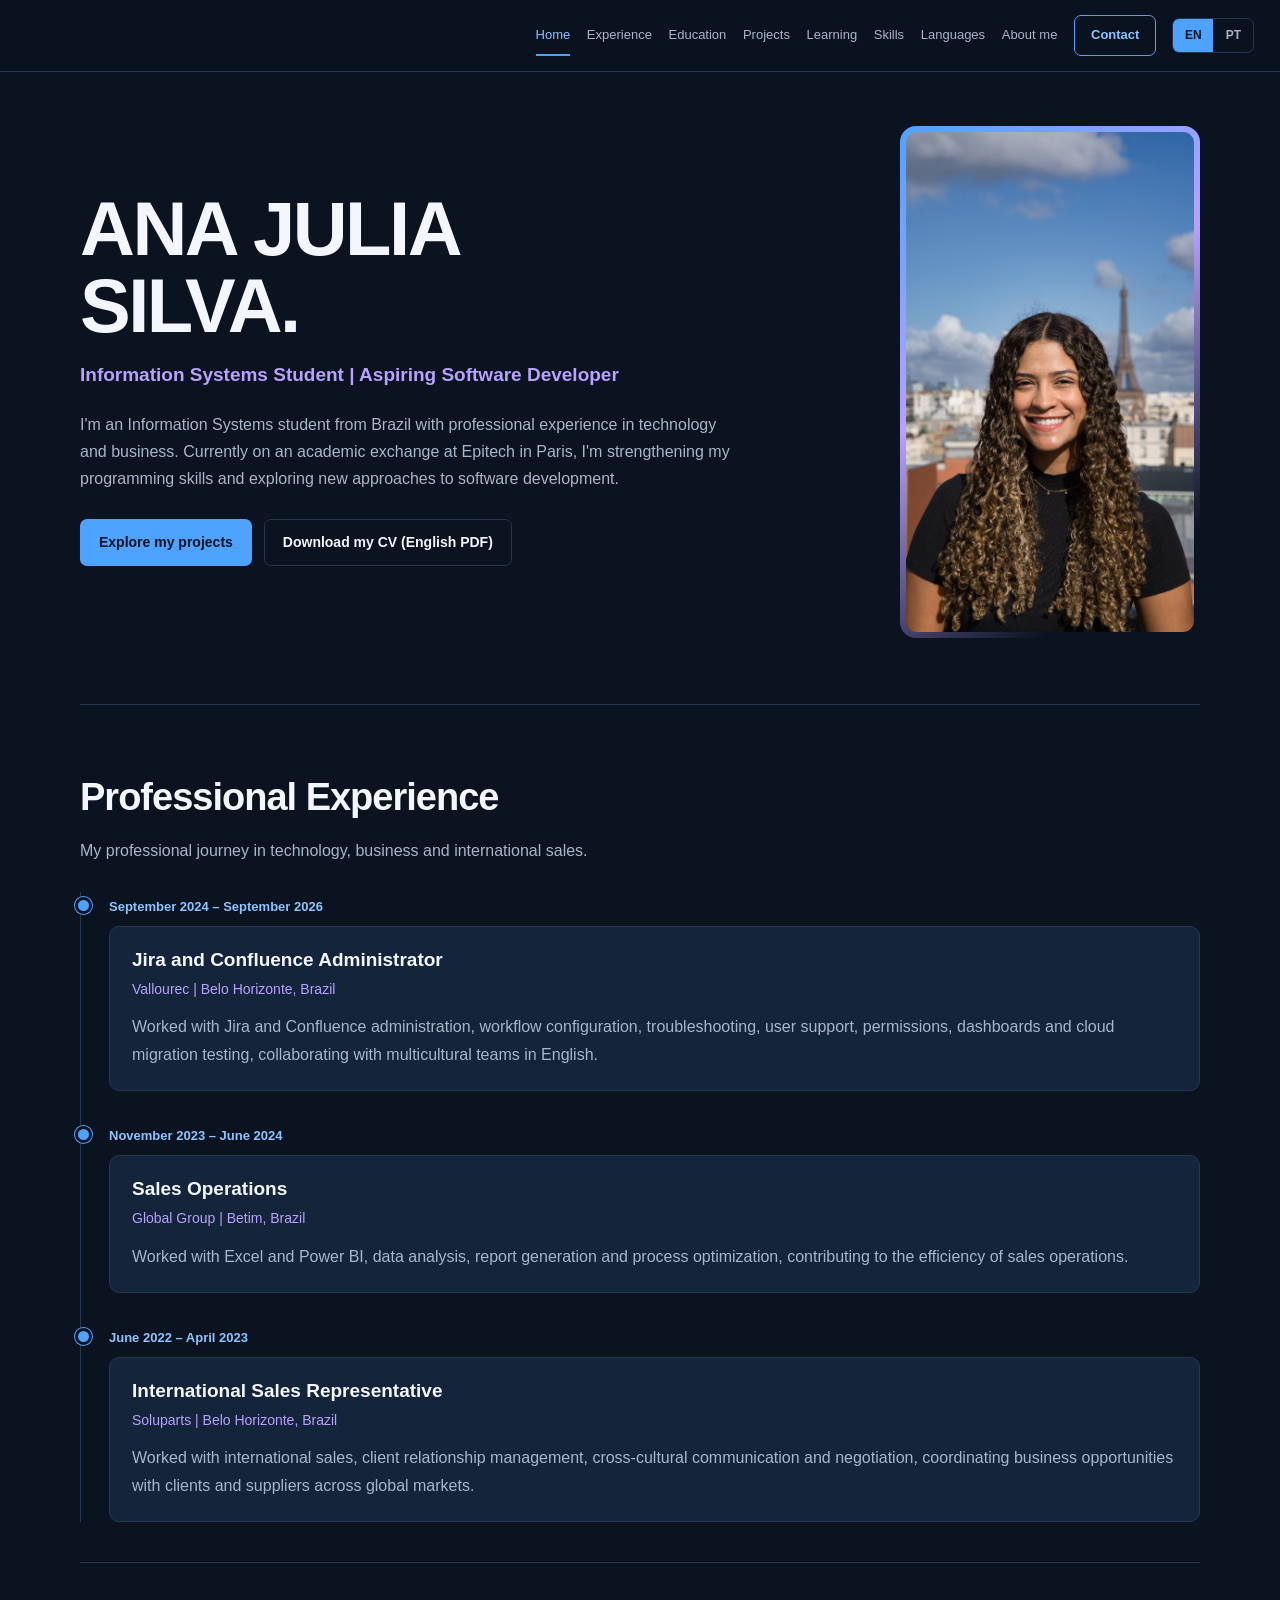
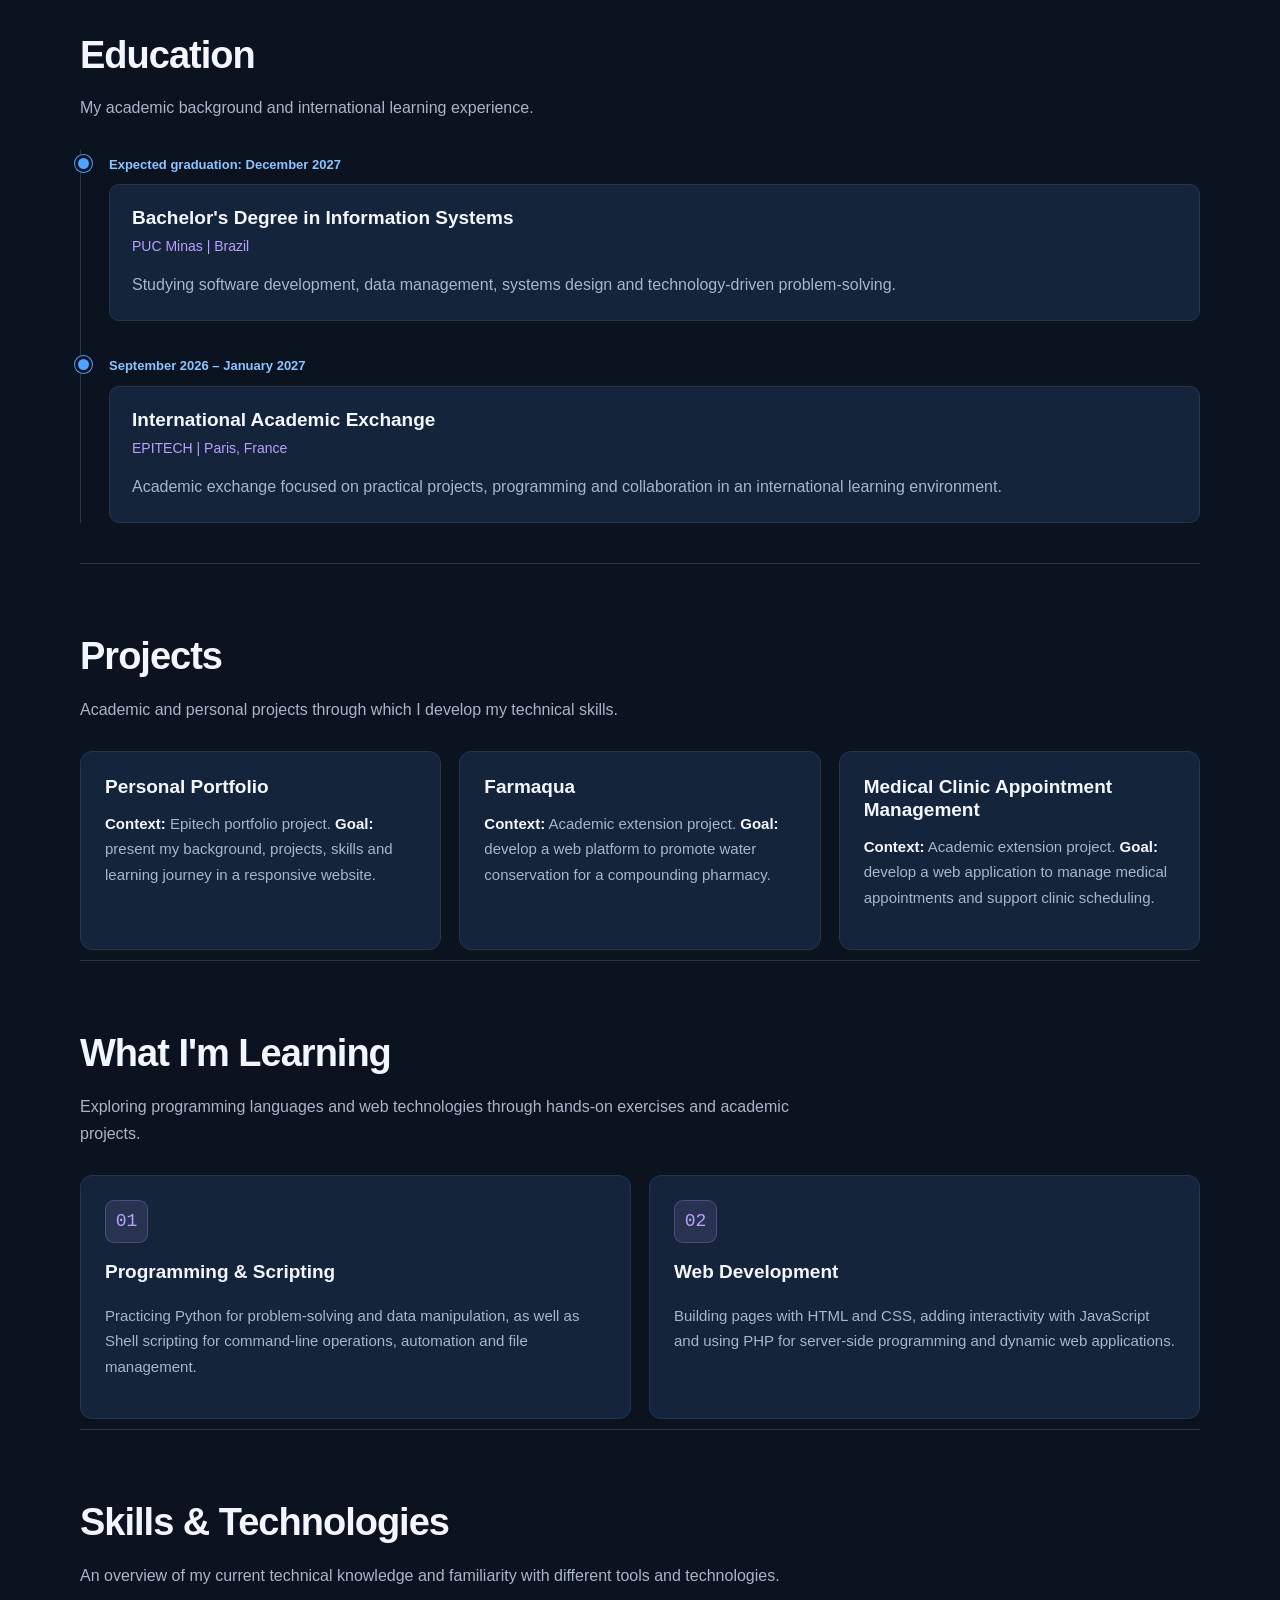
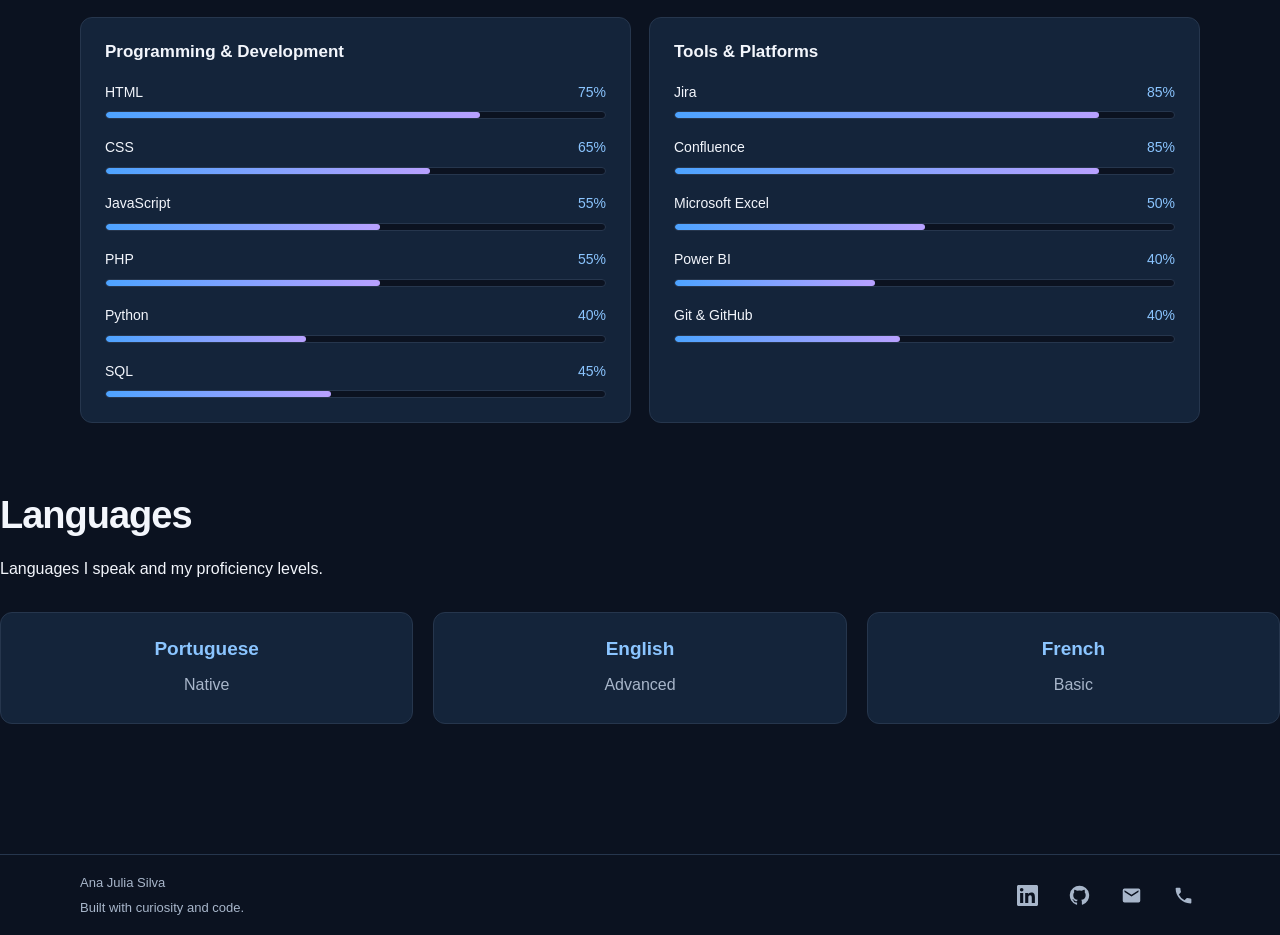
==== commit a71e8a42: "Add languages section" ====
--- a/index.html
+++ b/index.html
@@ -42,6 +42,7 @@
             <a href="#projects" class="nav-link" data-i18n="nav_proj">Projects</a>
             <a href="#learning" class="nav-link" data-i18n="nav_learning">Learning</a>
             <a href="#skills" class="nav-link" data-i18n="nav_skills">Skills</a>
+            <a href="index.html#languages" class="nav-link" data-i18n="nav_languages">Languages </a>
 
             <a href="about.html" class="nav-link" data-i18n="nav_about">About me</a>
             <a href="contact.html" class="nav-link nav-link-contact" data-i18n="nav_contact"> Contact </a>
@@ -602,6 +603,39 @@
 
     </section>
 
+    <!-- LANGUAGES SECTION -->
+    <section id="languages" class="languages-section">
+
+        <!-- Section title -->
+        <h2 data-i18n="languages_title">Languages</h2>
+
+        <p data-i18n="languages_intro">
+            Languages I speak and my proficiency levels.
+        </p>
+
+        <div class="languages-grid">
+
+            <!-- Portuguese -->
+            <div class="language-card">
+                <h3 data-i18n="language_portuguese">Portuguese</h3>
+                <p data-i18n="level_native">Native</p>
+            </div>
+
+            <!-- English -->
+            <div class="language-card">
+                <h3 data-i18n="language_english">English</h3>
+                <p data-i18n="level_advanced">Advanced</p>
+            </div>
+
+            <!-- French -->
+            <div class="language-card">
+                <h3 data-i18n="language_french">French</h3>
+                <p data-i18n="level_basic">Basic</p>
+            </div>
+
+        </div>
+    </section>
+
 </main>
 
 
--- a/css/style.css
+++ b/css/style.css
@@ -923,3 +923,37 @@
     }
 }
 
+/* LANGUAGES SECTION */
+.languages-section {
+    padding: 60px 0;
+}
+
+.languages-grid {
+    display: grid;
+    grid-template-columns: repeat(auto-fit, minmax(180px, 1fr));
+    gap: 20px;
+    margin-top: 30px;
+}
+
+.language-card {
+    background: var(--surface);
+    border: 1px solid var(--border);
+    border-radius: 12px;
+    padding: 25px;
+    text-align: center;
+    transition: transform 0.3s ease;
+}
+
+.language-card:hover {
+    transform: translateY(-5px);
+}
+
+.language-card h3 {
+    color: var(--blue-light);
+    margin-bottom: 10px;
+}
+
+.language-card p {
+    color: var(--muted);
+    margin: 0;
+}
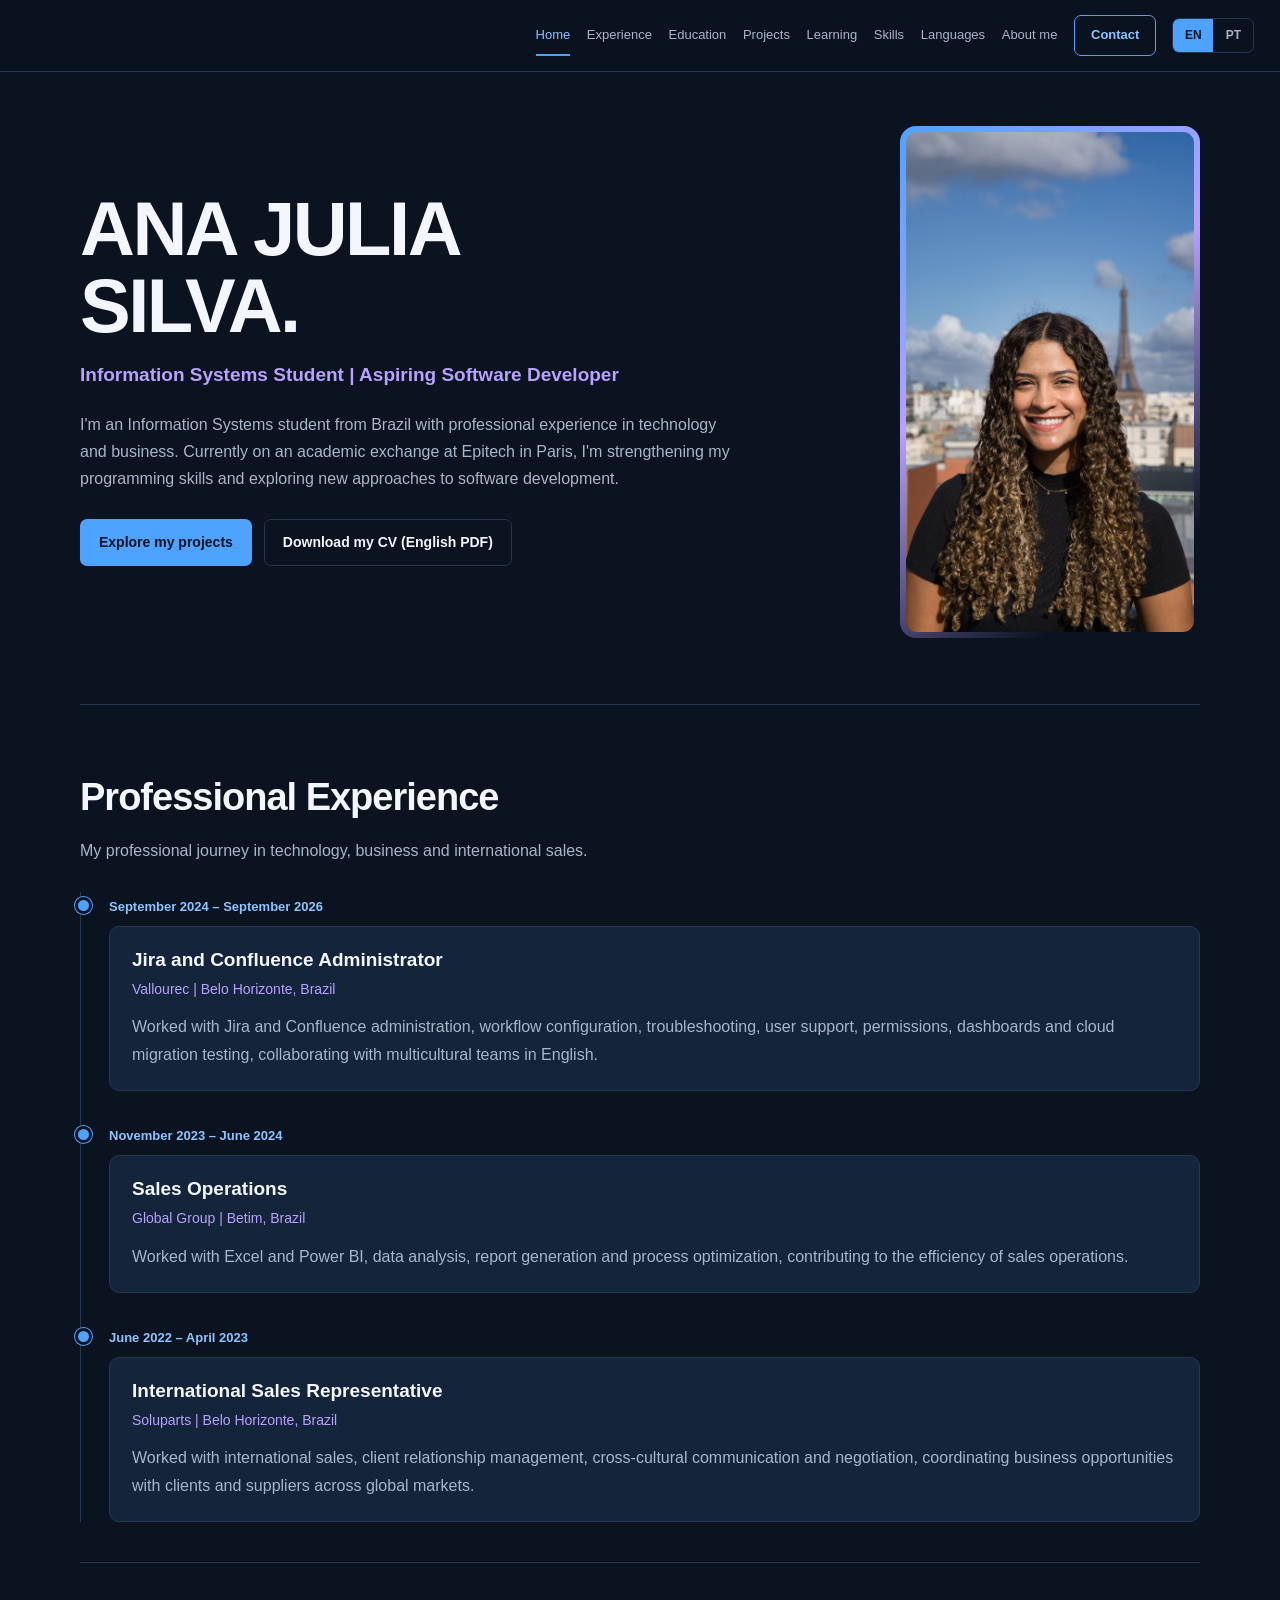
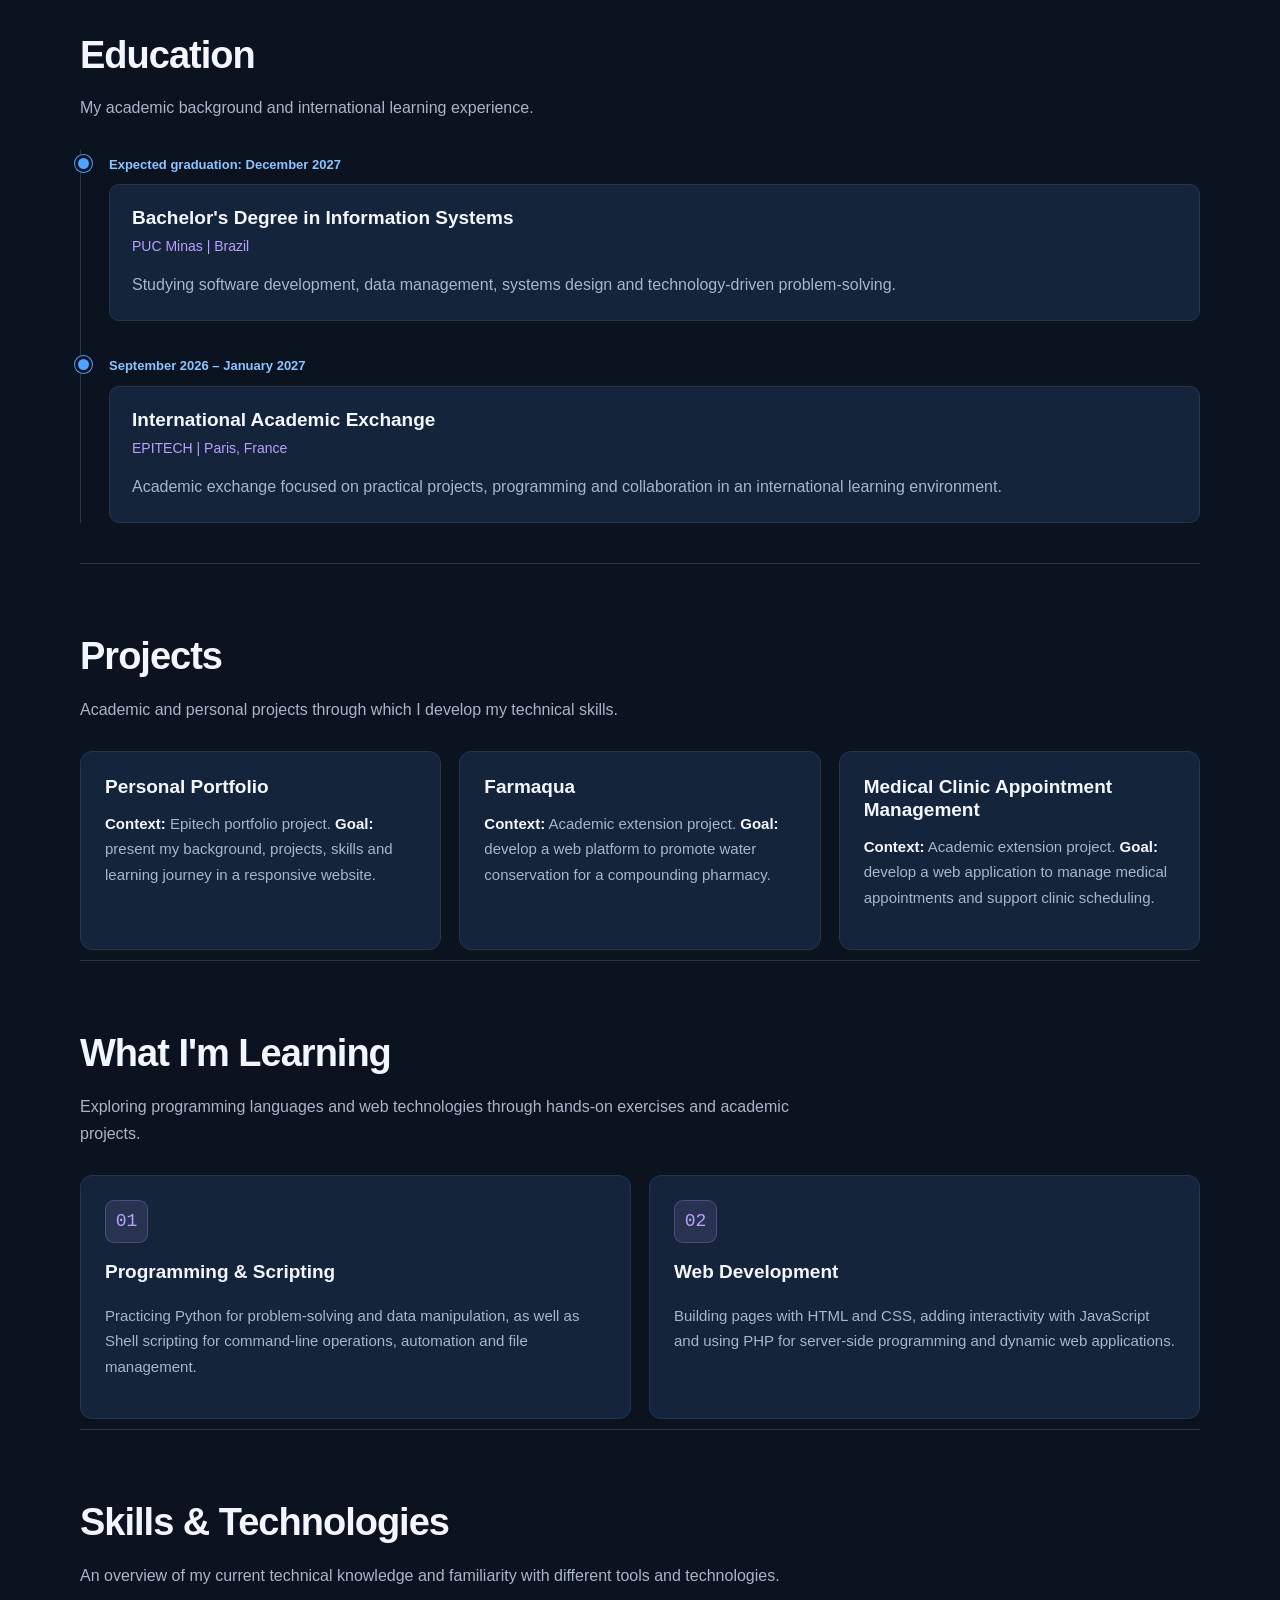
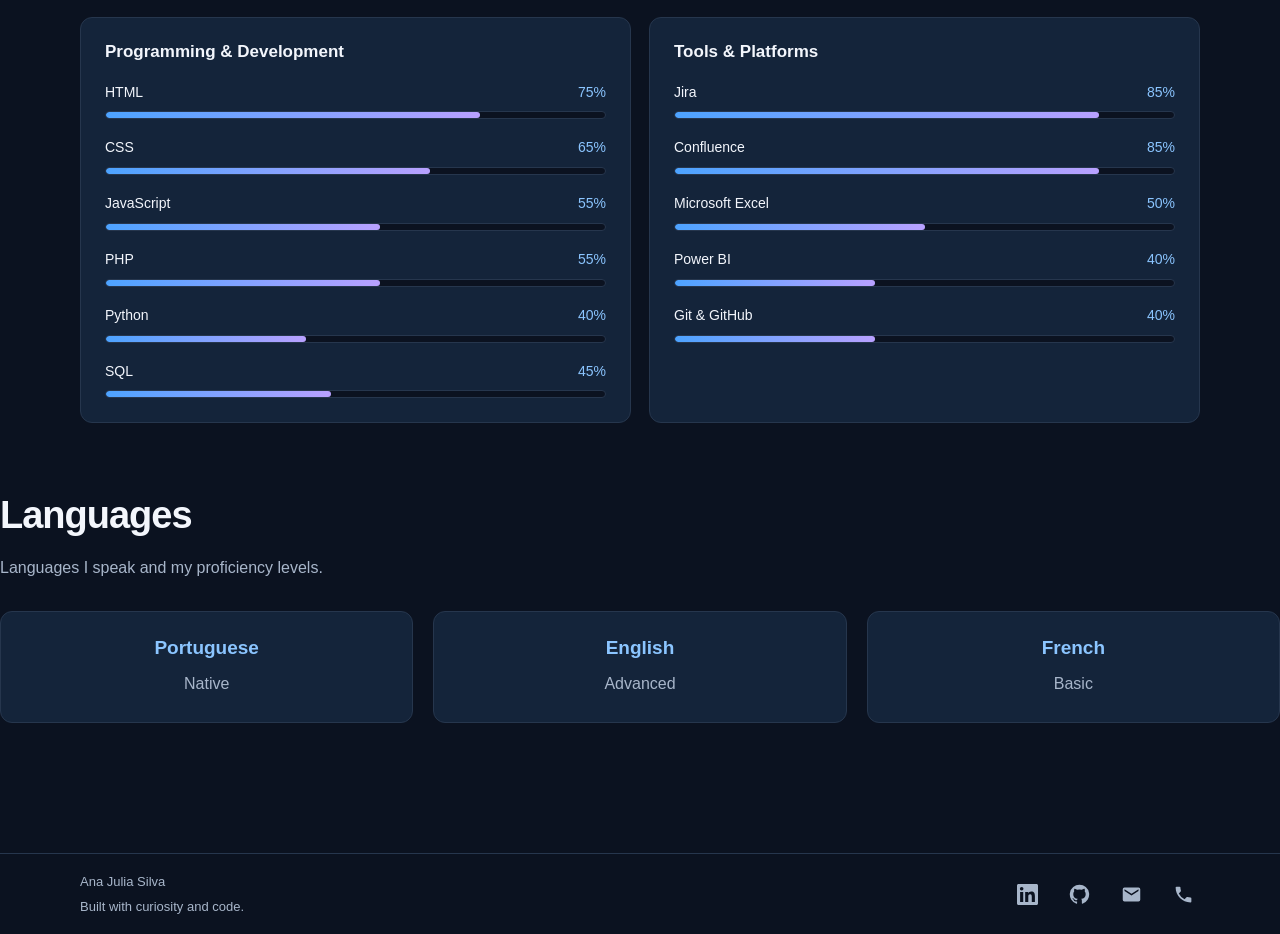
==== commit 72be3906: "Improve portfolio structure and fix navigation" ====
--- a/index.html
+++ b/index.html
@@ -100,8 +100,8 @@
                     Explore my projects
                 </a>
 
-                <a href="assets/AnaCV.pdf"
-                    id="cv-download"class="button button-secondary" download data-i18n="btn_cv"> Download my CV (English PDF)
+                <a href="assets/AnaCV.pdf" id="cv-download" class="button button-secondary" download data-i18n="btn_cv"> Download my CV (English PDF) 
+
                 </a>
 
             </div>
@@ -592,7 +592,7 @@
                     </div>
 
                     <div class="skill-track">
-                        <div class="skill-fill" style="--level:45%"></div>
+                        <div class="skill-fill" style="--level:40%"></div>
                     </div>
 
                 </div>
--- a/css/style.css
+++ b/css/style.css
@@ -1,14 +1,20 @@
+/* ========================================
+   1. VARIABLES AND GENERAL SETTINGS
+======================================== */
 
 :root {
     --background: #0b1220;
     --surface: #14243a;
     --surface-light: #1b304a;
+
     --blue: #4da3ff;
     --blue-light: #8bc5ff;
     --lilac: #b8a1ff;
+
     --text: #f3f6fc;
     --muted: #a8b6ca;
     --border: #26364d;
+
     --header-height: 72px;
     --max-width: 1120px;
 }
@@ -31,7 +37,9 @@
     line-height: 1.7;
 }
 
-button, input, textarea {
+button,
+input,
+textarea {
     font: inherit;
 }
 
@@ -54,10 +62,42 @@
     outline-offset: 3px;
 }
 
+h1,
+h2,
+h3,
+p {
+    margin-top: 0;
+}
+
+h1,
+h2,
+h3 {
+    line-height: 1.2;
+}
+
+h2 {
+    margin-bottom: 16px;
+    font-size: clamp(28px, 4vw, 38px);
+    letter-spacing: -1px;
+}
+
+h3 {
+    font-size: 19px;
+}
+
+.muted {
+    color: var(--muted);
+}
+
+
+/* ========================================
+   2. ACCESSIBILITY
+======================================== */
+
 .skip-link {
     position: absolute;
+    top: -60px;
     left: 12px;
-    top: -60px;
     z-index: 200;
     padding: 10px 14px;
     background: var(--blue);
@@ -70,7 +110,10 @@
     top: 12px;
 }
 
-/* HEADER AND NAVIGATION */
+
+/* ========================================
+   3. HEADER AND NAVIGATION
+======================================== */
 
 .header {
     position: fixed;
@@ -85,13 +128,14 @@
 }
 
 .nav-container {
+    display: flex;
+    align-items: center;
+    justify-content: flex-end;
+    gap: 16px;
+
     width: min(96%, 1450px);
     height: 100%;
     margin: 0 auto;
-    display: flex;
-    align-items: center;
-    justify-content: flex-end;
-    gap: 16px;
 }
 
 .nav {
@@ -114,11 +158,11 @@
     color: var(--blue-light);
 }
 
-.nav-link.active:after {
+.nav-link.active:not(.nav-link-contact)::after {
     content: "";
     position: absolute;
+    bottom: -9px;
     left: 0;
-    bottom: -9px;
     width: 100%;
     height: 2px;
     background: var(--blue);
@@ -133,9 +177,9 @@
 .lang-switch {
     display: flex;
     flex-shrink: 0;
+    overflow: hidden;
     border: 1px solid var(--border);
     border-radius: 7px;
-    overflow: hidden;
 }
 
 .lang-switch button {
@@ -171,7 +215,31 @@
     background: var(--text);
 }
 
-/* GENERAL SECTIONS */
+/* Contact button in navigation */
+
+.nav .nav-link-contact {
+    padding: 8px 16px;
+    border: 1px solid var(--blue);
+    border-radius: 7px;
+    color: var(--blue-light);
+    font-weight: 700;
+    transition: background .2s, color .2s;
+}
+
+.nav .nav-link-contact:hover,
+.nav .nav-link-contact.active {
+    background: var(--blue);
+    color: #071426;
+}
+
+.nav .nav-link-contact.active::after {
+    display: none;
+}
+
+
+/* ========================================
+   4. GENERAL SECTIONS
+======================================== */
 
 .section-container {
     width: min(88%, var(--max-width));
@@ -187,24 +255,6 @@
     margin-bottom: 28px;
 }
 
-h1, h2, h3, p {
-    margin-top: 0;
-}
-
-h1, h2, h3 {
-    line-height: 1.2;
-}
-
-h2 {
-    margin-bottom: 16px;
-    font-size: clamp(28px, 4vw, 38px);
-    letter-spacing: -1px;
-}
-
-h3 {
-    font-size: 19px;
-}
-
 .section-intro {
     max-width: 760px;
     margin-bottom: 0;
@@ -212,11 +262,10 @@
     font-size: 16px;
 }
 
-.muted {
-    color: var(--muted);
-}
-
-/* INTRODUCTION */
+
+/* ========================================
+   5. INTRODUCTION / HERO
+======================================== */
 
 .hero {
     display: grid;
@@ -224,9 +273,11 @@
     grid-template-areas:
         "intro visual"
         "body visual";
-    column-gap: clamp(28px, 5vw, 64px);
+
     align-content: center;
     align-items: center;
+    column-gap: clamp(28px, 5vw, 64px);
+
     padding-top: 54px;
     padding-bottom: 66px;
 }
@@ -283,42 +334,6 @@
     margin-bottom: 8px;
 }
 
-.button {
-    display: inline-flex;
-    align-items: center;
-    justify-content: center;
-    min-height: 46px;
-    padding: 11px 18px;
-    border: 1px solid transparent;
-    border-radius: 7px;
-    font-size: 14px;
-    font-weight: 700;
-    cursor: pointer;
-    transition: background .2s, border-color .2s;
-}
-
-.button-primary {
-    background: var(--blue);
-    color: #071426;
-}
-
-.button-primary:hover {
-    background: var(--blue-light);
-    color: #071426;
-}
-
-.button-secondary {
-    background: transparent;
-    color: var(--text);
-    border-color: var(--border);
-}
-
-.button-secondary:hover {
-    background: var(--surface);
-    border-color: var(--blue);
-    color: var(--text);
-}
-
 .photo-frame {
     padding: 6px;
     background: linear-gradient(145deg, var(--blue), var(--lilac), transparent 85%);
@@ -351,7 +366,55 @@
     border-radius: 50%;
 }
 
-/* CARDS AND GRIDS */
+
+/* ========================================
+   6. BUTTONS
+======================================== */
+
+.button {
+    display: inline-flex;
+    align-items: center;
+    justify-content: center;
+
+    min-height: 46px;
+    padding: 11px 18px;
+
+    border: 1px solid transparent;
+    border-radius: 7px;
+
+    font-size: 14px;
+    font-weight: 700;
+    cursor: pointer;
+
+    transition: background .2s, border-color .2s;
+}
+
+.button-primary {
+    background: var(--blue);
+    color: #071426;
+}
+
+.button-primary:hover {
+    background: var(--blue-light);
+    color: #071426;
+}
+
+.button-secondary {
+    background: transparent;
+    color: var(--text);
+    border-color: var(--border);
+}
+
+.button-secondary:hover {
+    background: var(--surface);
+    border-color: var(--blue);
+    color: var(--text);
+}
+
+
+/* ========================================
+   7. CARDS AND GRIDS
+======================================== */
 
 .feature-grid,
 .project-grid,
@@ -404,7 +467,10 @@
     color: var(--text);
 }
 
-/* TAGS */
+
+/* ========================================
+   8. TAGS
+======================================== */
 
 .tag-list {
     display: flex;
@@ -422,7 +488,10 @@
     font-size: 12px;
 }
 
-/* TIMELINE */
+
+/* ========================================
+   9. TIMELINE
+======================================== */
 
 .timeline {
     padding-left: 28px;
@@ -434,13 +503,15 @@
     margin-bottom: 30px;
 }
 
-.timeline-item:before {
+.timeline-item::before {
     content: "";
     position: absolute;
+    top: 5px;
     left: -34px;
-    top: 5px;
+
     width: 11px;
     height: 11px;
+
     background: var(--blue);
     border: 3px solid var(--background);
     border-radius: 50%;
@@ -477,24 +548,33 @@
     font-size: 14px;
 }
 
-/* LEARNING */
+
+/* ========================================
+   10. LEARNING
+======================================== */
 
 .learning-icon {
     display: inline-flex;
     align-items: center;
     justify-content: center;
+
     width: 43px;
     height: 43px;
     margin-bottom: 18px;
+
     background: rgba(184, 161, 255, .12);
     border: 1px solid rgba(184, 161, 255, .25);
     border-radius: 9px;
+
     color: var(--lilac);
     font-family: monospace;
     font-size: 18px;
 }
 
-/* SKILLS */
+
+/* ========================================
+   11. SKILLS
+======================================== */
 
 .skills-layout {
     display: grid;
@@ -537,13 +617,16 @@
 }
 
 .skill-fill {
+    width: var(--level);
     height: 100%;
-    width: var(--level);
     background: linear-gradient(90deg, var(--blue), var(--lilac));
     border-radius: 99px;
 }
 
-/* ABOUT */
+
+/* ========================================
+   12. ABOUT PAGE
+======================================== */
 
 .volunteering-card h3,
 .interest-card h3 {
@@ -554,20 +637,79 @@
     margin-bottom: 8px;
 }
 
-/* CONTACT */
+
+/* ========================================
+   13. LANGUAGES
+======================================== */
+
+.languages-section {
+    padding: 60px 0;
+}
+
+.languages-section h2 {
+    margin-bottom: 15px;
+}
+
+.languages-section > p {
+    margin-bottom: 30px;
+    color: var(--muted);
+}
+
+.languages-grid {
+    display: grid;
+    grid-template-columns: repeat(3, minmax(0, 1fr));
+    gap: 20px;
+    margin-top: 30px;
+}
+
+.language-card {
+    padding: 25px;
+    background: var(--surface);
+    border: 1px solid var(--border);
+    border-radius: 12px;
+    text-align: center;
+    transition: transform .3s ease;
+}
+
+.language-card:hover {
+    transform: translateY(-5px);
+}
+
+.language-card h3 {
+    margin-bottom: 10px;
+    color: var(--blue-light);
+}
+
+.language-card p {
+    margin: 0;
+    color: var(--muted);
+}
+
+
+/* ========================================
+   14. CONTACT PAGE
+======================================== */
 
 .contact-layout {
     display: grid;
     grid-template-columns: 1fr 1fr;
+    align-items: start;
     gap: 24px;
-    align-items: start;
+}
+
+.contact-detail {
+    margin-bottom: 10px;
+    color: var(--muted);
+    overflow-wrap: anywhere;
 }
 
 .contact-form {
     display: flex;
     flex-direction: column;
     gap: 9px;
+
     padding: 24px;
+
     background: var(--surface);
     border: 1px solid var(--border);
     border-radius: 12px;
@@ -583,9 +725,11 @@
 .contact-form textarea {
     width: 100%;
     padding: 12px 13px;
+
     background: var(--background);
     border: 1px solid var(--border);
     border-radius: 7px;
+
     color: var(--text);
 }
 
@@ -618,10 +762,13 @@
     display: flex;
     align-items: center;
     gap: 15px;
+
     padding: 18px;
+
     background: var(--surface);
     border: 1px solid var(--border);
     border-radius: 10px;
+
     color: var(--text);
 }
 
@@ -637,13 +784,10 @@
     fill: currentColor;
 }
 
-.contact-detail {
-    margin-bottom: 10px;
-    color: var(--muted);
-    overflow-wrap: anywhere;
-}
-
-/* FOOTER */
+
+/* ========================================
+   15. FOOTER
+======================================== */
 
 .footer {
     margin-top: 70px;
@@ -651,20 +795,61 @@
 }
 
 .footer-content {
-    width: min(88%, var(--max-width));
-    min-height: 60px;
-    margin: 0 auto;
     display: flex;
     align-items: center;
     justify-content: space-between;
-    gap: 12px;
+    gap: 20px;
+
+    width: min(88%, var(--max-width));
+    min-height: 80px;
+    margin: 0 auto;
+
     color: var(--muted);
     font-size: 13px;
 }
 
-/* RESPONSIVENESS */
+.footer-copy {
+    display: flex;
+    flex-direction: column;
+    gap: 3px;
+}
+
+.footer-social {
+    display: flex;
+    align-items: center;
+    gap: 18px;
+}
+
+.footer-social a {
+    display: flex;
+    align-items: center;
+    justify-content: center;
+
+    width: 34px;
+    height: 34px;
+
+    color: var(--muted);
+    transition: color .2s, transform .2s;
+}
+
+.footer-social a:hover {
+    color: var(--blue-light);
+    transform: translateY(-3px);
+}
+
+.footer-social svg {
+    width: 21px;
+    height: 21px;
+    fill: currentColor;
+}
+
+
+/* ========================================
+   16. RESPONSIVE: TABLETS
+======================================== */
 
 @media (max-width: 1150px) {
+
     .nav {
         gap: 10px;
     }
@@ -672,6 +857,7 @@
     .nav-link {
         font-size: 11px;
     }
+
 }
 
 @media (max-width: 950px) {
@@ -694,11 +880,14 @@
         position: absolute;
         top: var(--header-height);
         left: 0;
+
         width: 100%;
         padding: 14px 5% 18px;
+
         flex-direction: column;
         align-items: stretch;
         gap: 0;
+
         background: var(--background);
         border-bottom: 1px solid var(--border);
     }
@@ -712,11 +901,18 @@
         font-size: 15px;
     }
 
-    .nav-link.active:after {
+    .nav-link.active::after {
         display: none;
     }
 
-    /* Keep photo and introduction side by side */
+    .nav .nav-link-contact {
+        display: inline-block;
+        width: fit-content;
+        margin-top: 8px;
+        padding: 8px 16px;
+    }
+
+    /* Keep the hero photo next to the text on tablets */
 
     .hero {
         grid-template-columns: minmax(0, 1fr) minmax(170px, 230px);
@@ -730,7 +926,13 @@
     .project-grid {
         grid-template-columns: repeat(2, minmax(0, 1fr));
     }
-}
+
+}
+
+
+/* ========================================
+   17. RESPONSIVE: MOBILE
+======================================== */
 
 @media (max-width: 600px) {
 
@@ -746,7 +948,7 @@
         padding-top: 55px;
     }
 
-    /* Only mobile places the photo below the text */
+    /* Stack the hero content and photo on mobile */
 
     .hero {
         grid-template-columns: 1fr;
@@ -754,6 +956,7 @@
             "intro"
             "body"
             "visual";
+
         row-gap: 20px;
         padding-top: 32px;
         padding-bottom: 42px;
@@ -765,8 +968,8 @@
     }
 
     .hero h1 {
+        margin-bottom: 8px;
         font-size: clamp(40px, 11vw, 58px);
-        margin-bottom: 8px;
     }
 
     .photo-caption {
@@ -779,7 +982,8 @@
     .feature-grid,
     .interest-grid,
     .skills-layout,
-    .contact-layout {
+    .contact-layout,
+    .languages-grid {
         grid-template-columns: 1fr;
     }
 
@@ -800,9 +1004,20 @@
     .footer-content {
         flex-direction: column;
         justify-content: center;
-        padding: 12px 0;
-    }
-}
+        padding: 20px 0;
+        text-align: center;
+    }
+
+    .footer-social {
+        gap: 22px;
+    }
+
+}
+
+
+/* ========================================
+   18. RESPONSIVE: SMALL MOBILE
+======================================== */
 
 @media (max-width: 380px) {
 
@@ -819,7 +1034,13 @@
         min-width: 34px;
         padding: 6px 7px;
     }
-}
+
+}
+
+
+/* ========================================
+   19. REDUCED MOTION
+======================================== */
 
 @media (prefers-reduced-motion: reduce) {
 
@@ -828,132 +1049,9 @@
     }
 
     *,
-    *:before,
-    *:after {
+    *::before,
+    *::after {
         transition-duration: .01ms !important;
     }
-}
-
-/* Footer */
-.footer-content {
-    width: min(88%, var(--max-width));
-    min-height: 80px;
-    margin: 0 auto;
-    display: flex;
-    align-items: center;
-    justify-content: space-between;
-    gap: 20px;
-    color: var(--muted);
-    font-size: 13px;
-}
-
-.footer-copy {
-    display: flex;
-    flex-direction: column;
-    gap: 3px;
-}
-
-.footer-social {
-    display: flex;
-    align-items: center;
-    gap: 18px;
-}
-
-.footer-social a {
-    display: flex;
-    align-items: center;
-    justify-content: center;
-    width: 34px;
-    height: 34px;
-    color: var(--muted);
-    transition: color 0.2s, transform 0.2s;
-}
-
-.footer-social a:hover {
-    color: var(--blue-light);
-    transform: translateY(-3px);
-}
-
-.footer-social svg {
-    width: 21px;
-    height: 21px;
-    fill: currentColor;
-}
-
-@media (max-width: 600px) {
-    .footer-content {
-        flex-direction: column;
-        justify-content: center;
-        padding: 20px 0;
-        text-align: center;
-    }
-
-    .footer-social {
-        gap: 22px;
-    }
-}
-
-
-/* Contact navigation highlight */
-.nav .nav-link-contact {
-    padding: 8px 16px;
-    border: 1px solid var(--blue);
-    border-radius: 7px;
-    color: var(--blue-light);
-    font-weight: 700;
-    transition: background 0.2s, color 0.2s;
-}
-
-.nav .nav-link-contact:hover,
-.nav .nav-link-contact.active {
-    background: var(--blue);
-    color: #071426;
-}
-
-.nav .nav-link-contact.active::after {
-    display: none;
-}
-
-@media (max-width: 900px) {
-    .nav .nav-link-contact {
-        display: inline-block;
-        width: fit-content;
-        margin-top: 8px;
-        padding: 8px 16px;
-    }
-}
-
-/* LANGUAGES SECTION */
-.languages-section {
-    padding: 60px 0;
-}
-
-.languages-grid {
-    display: grid;
-    grid-template-columns: repeat(auto-fit, minmax(180px, 1fr));
-    gap: 20px;
-    margin-top: 30px;
-}
-
-.language-card {
-    background: var(--surface);
-    border: 1px solid var(--border);
-    border-radius: 12px;
-    padding: 25px;
-    text-align: center;
-    transition: transform 0.3s ease;
-}
-
-.language-card:hover {
-    transform: translateY(-5px);
-}
-
-.language-card h3 {
-    color: var(--blue-light);
-    margin-bottom: 10px;
-}
-
-.language-card p {
-    color: var(--muted);
-    margin: 0;
-}
+
+}
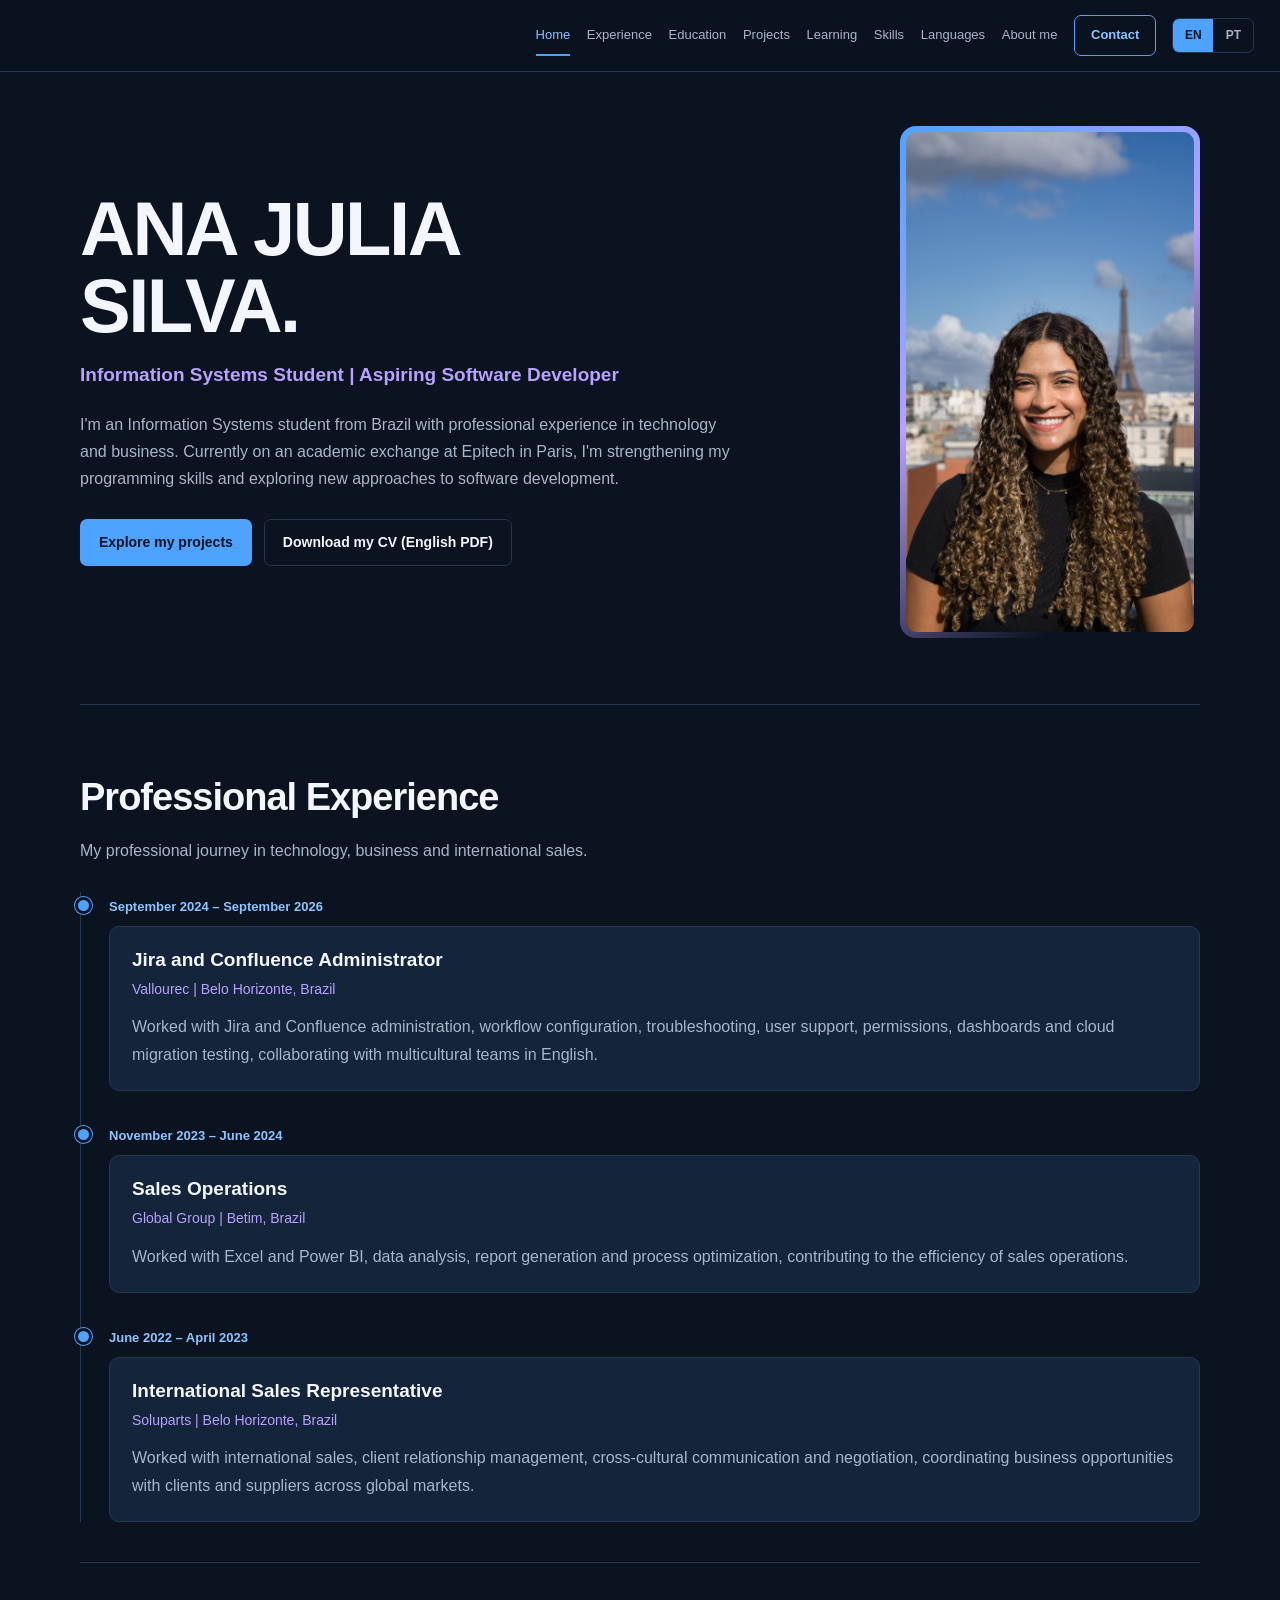
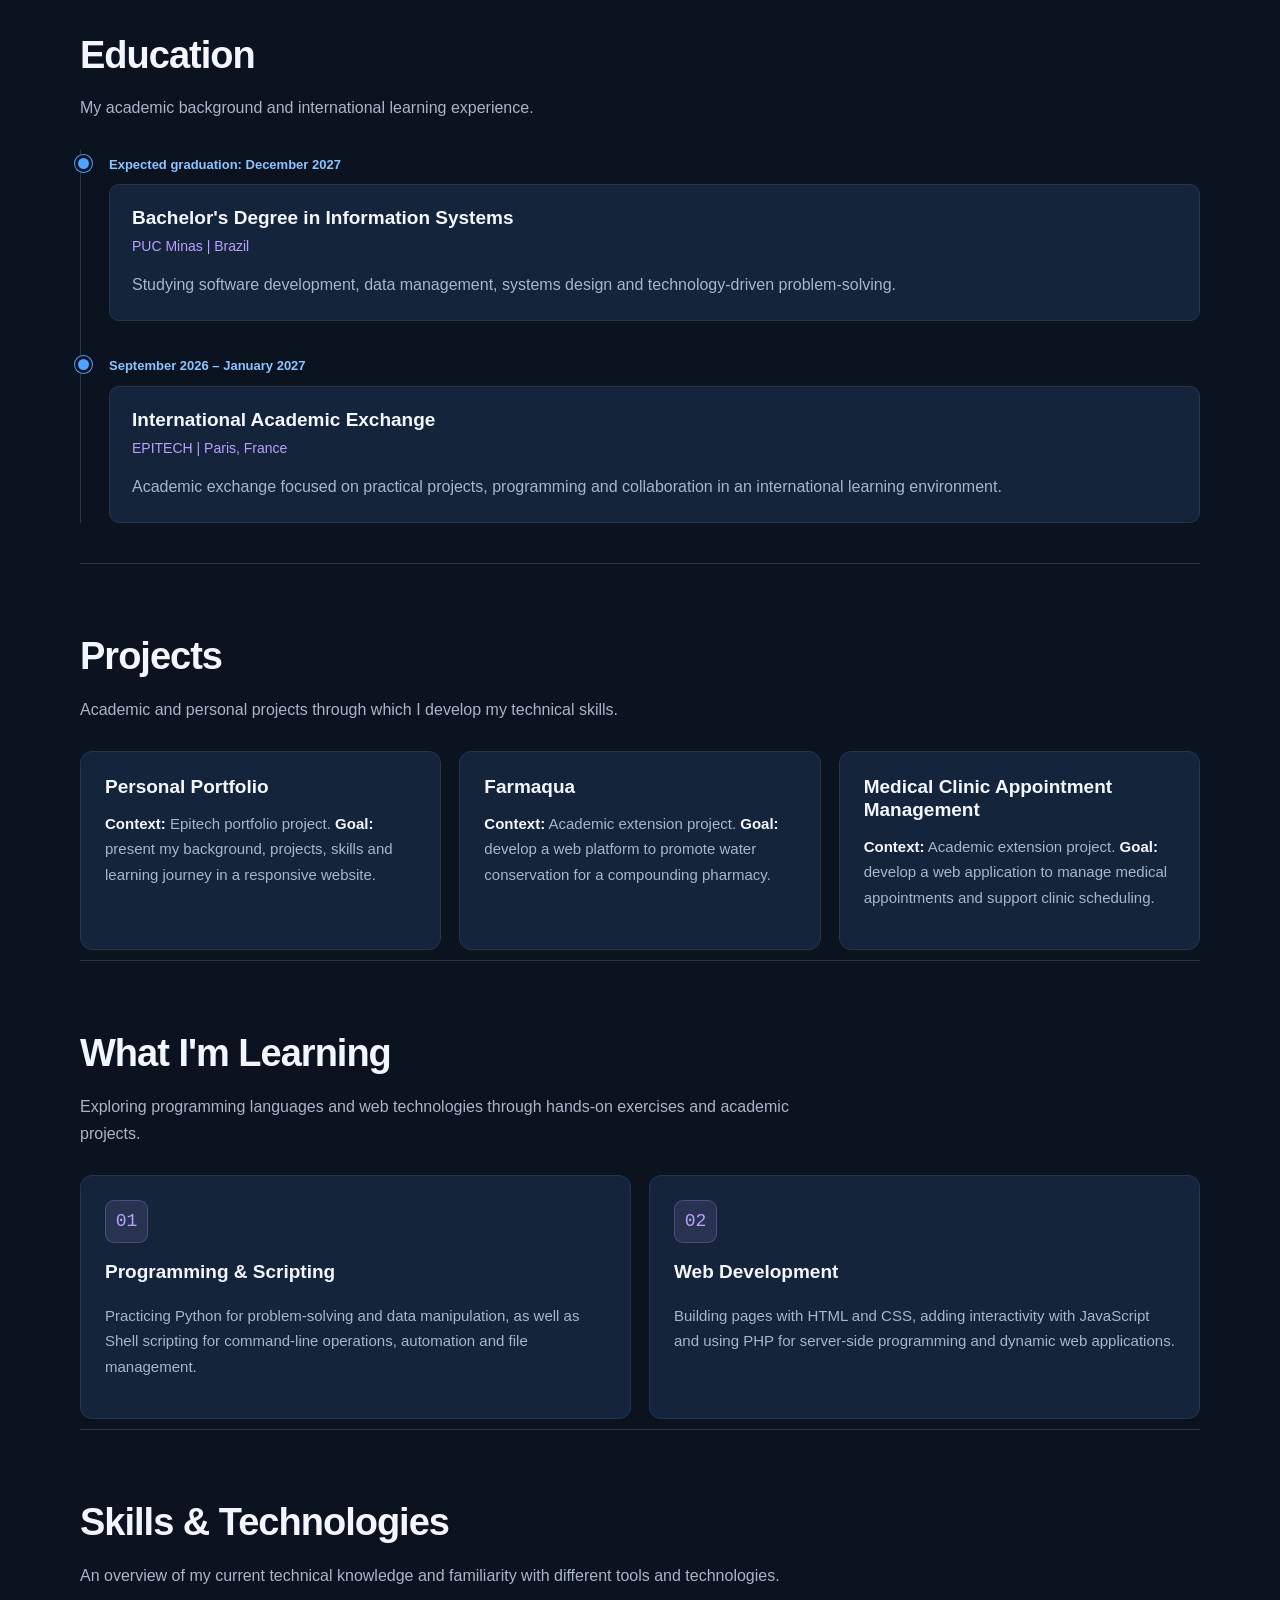
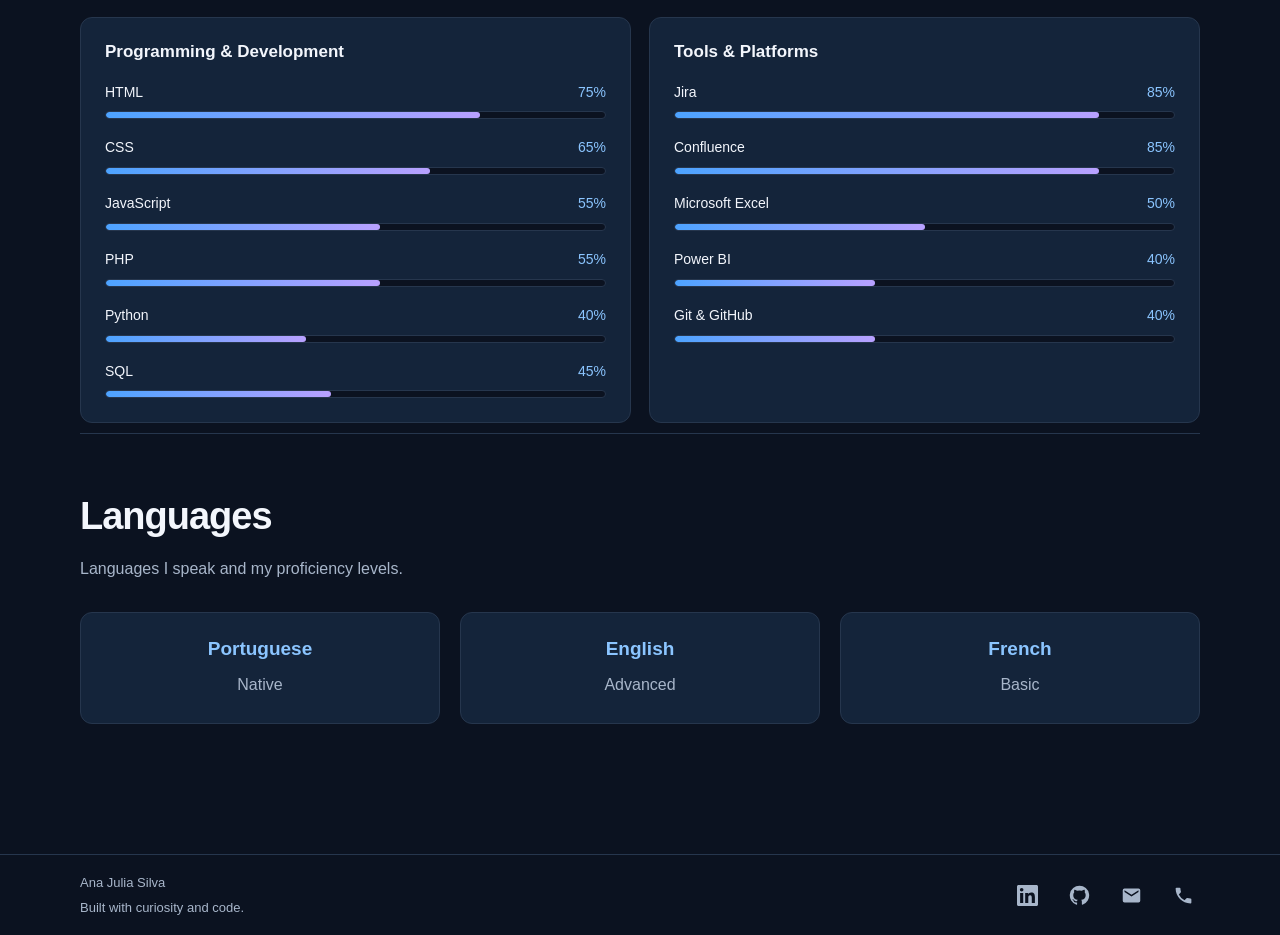
==== commit 07a0a1bc: "Fix languages section layout" ====
--- a/index.html
+++ b/index.html
@@ -604,30 +604,28 @@
     </section>
 
     <!-- LANGUAGES SECTION -->
-    <section id="languages" class="languages-section">
-
-        <!-- Section title -->
-        <h2 data-i18n="languages_title">Languages</h2>
-
-        <p data-i18n="languages_intro">
-            Languages I speak and my proficiency levels.
-        </p>
+    <section class="section section-container languages-section" id="languages">
+
+        <div class="section-heading">
+            <h2 data-i18n="languages_title">Languages</h2>
+
+            <p class="section-intro" data-i18n="languages_intro">
+                Languages I speak and my proficiency levels.
+            </p>
+        </div>
 
         <div class="languages-grid">
 
-            <!-- Portuguese -->
             <div class="language-card">
                 <h3 data-i18n="language_portuguese">Portuguese</h3>
                 <p data-i18n="level_native">Native</p>
             </div>
 
-            <!-- English -->
             <div class="language-card">
                 <h3 data-i18n="language_english">English</h3>
                 <p data-i18n="level_advanced">Advanced</p>
             </div>
 
-            <!-- French -->
             <div class="language-card">
                 <h3 data-i18n="language_french">French</h3>
                 <p data-i18n="level_basic">Basic</p>
